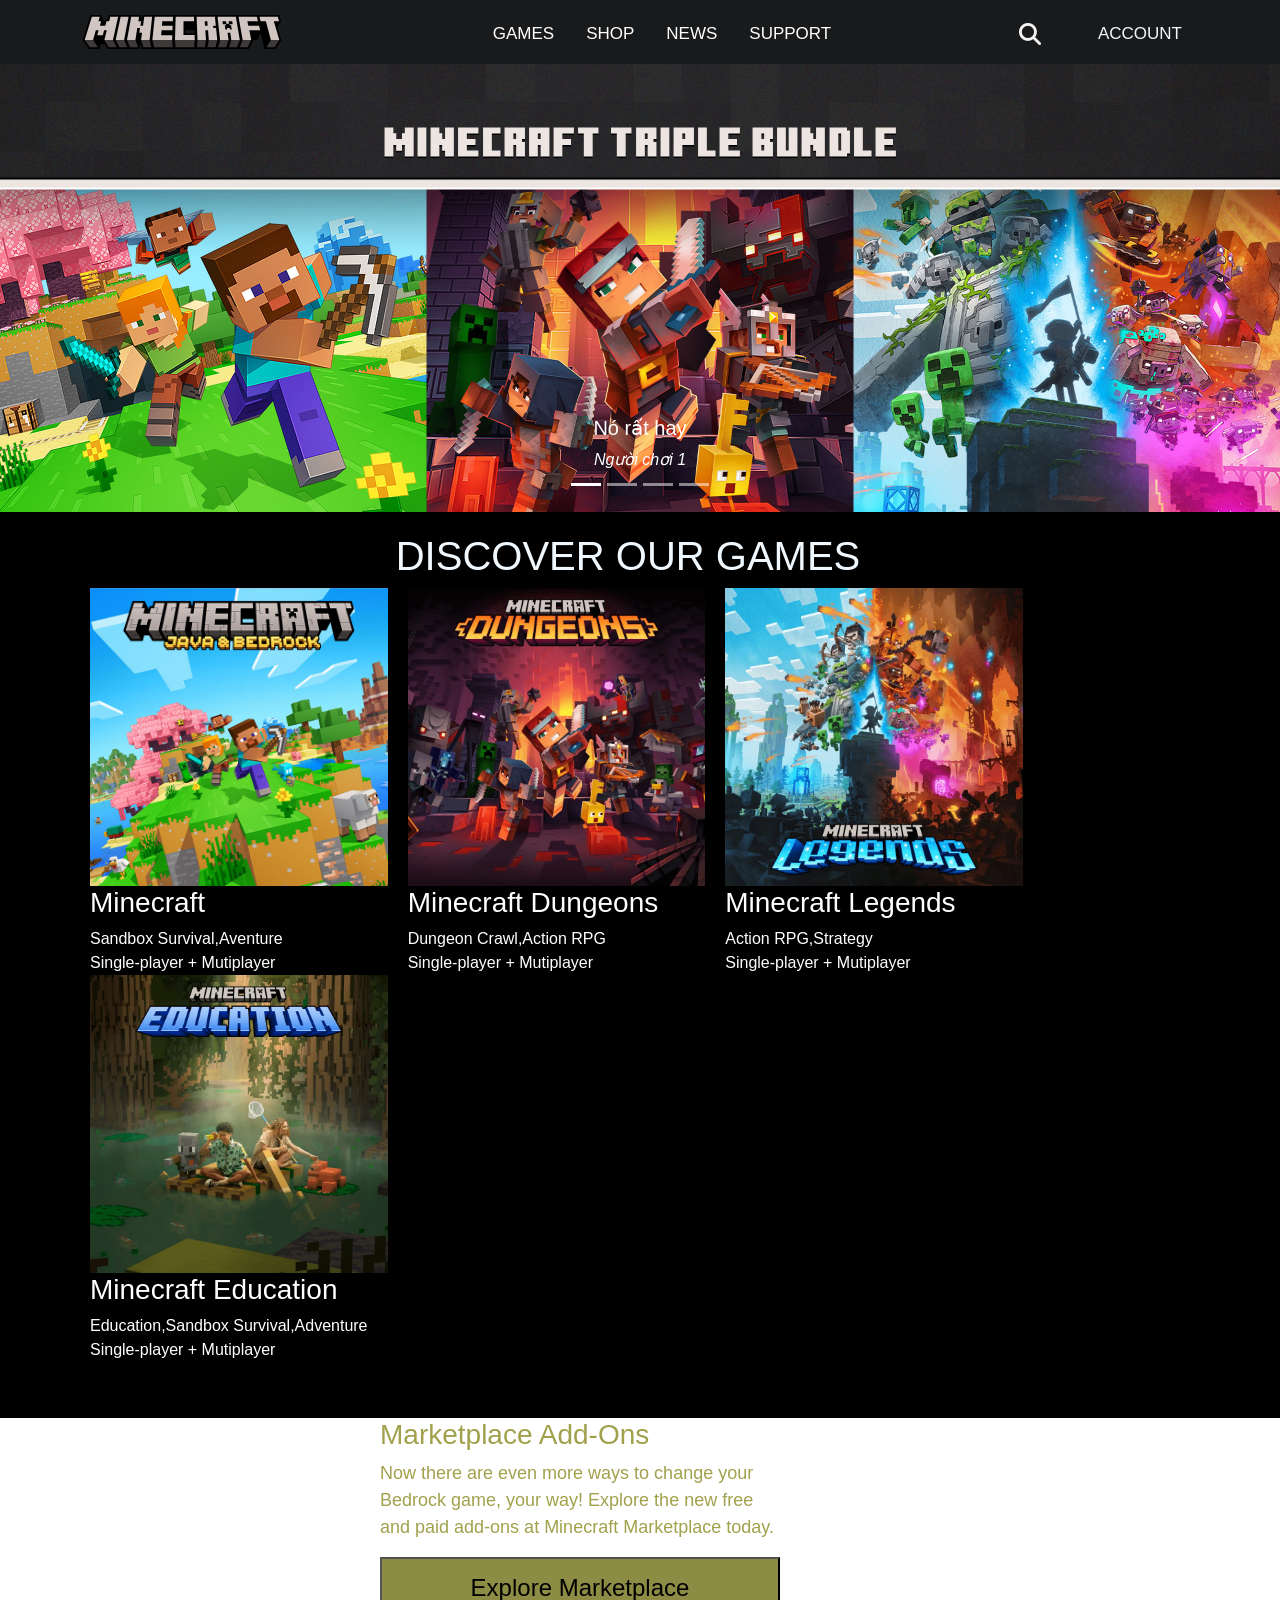
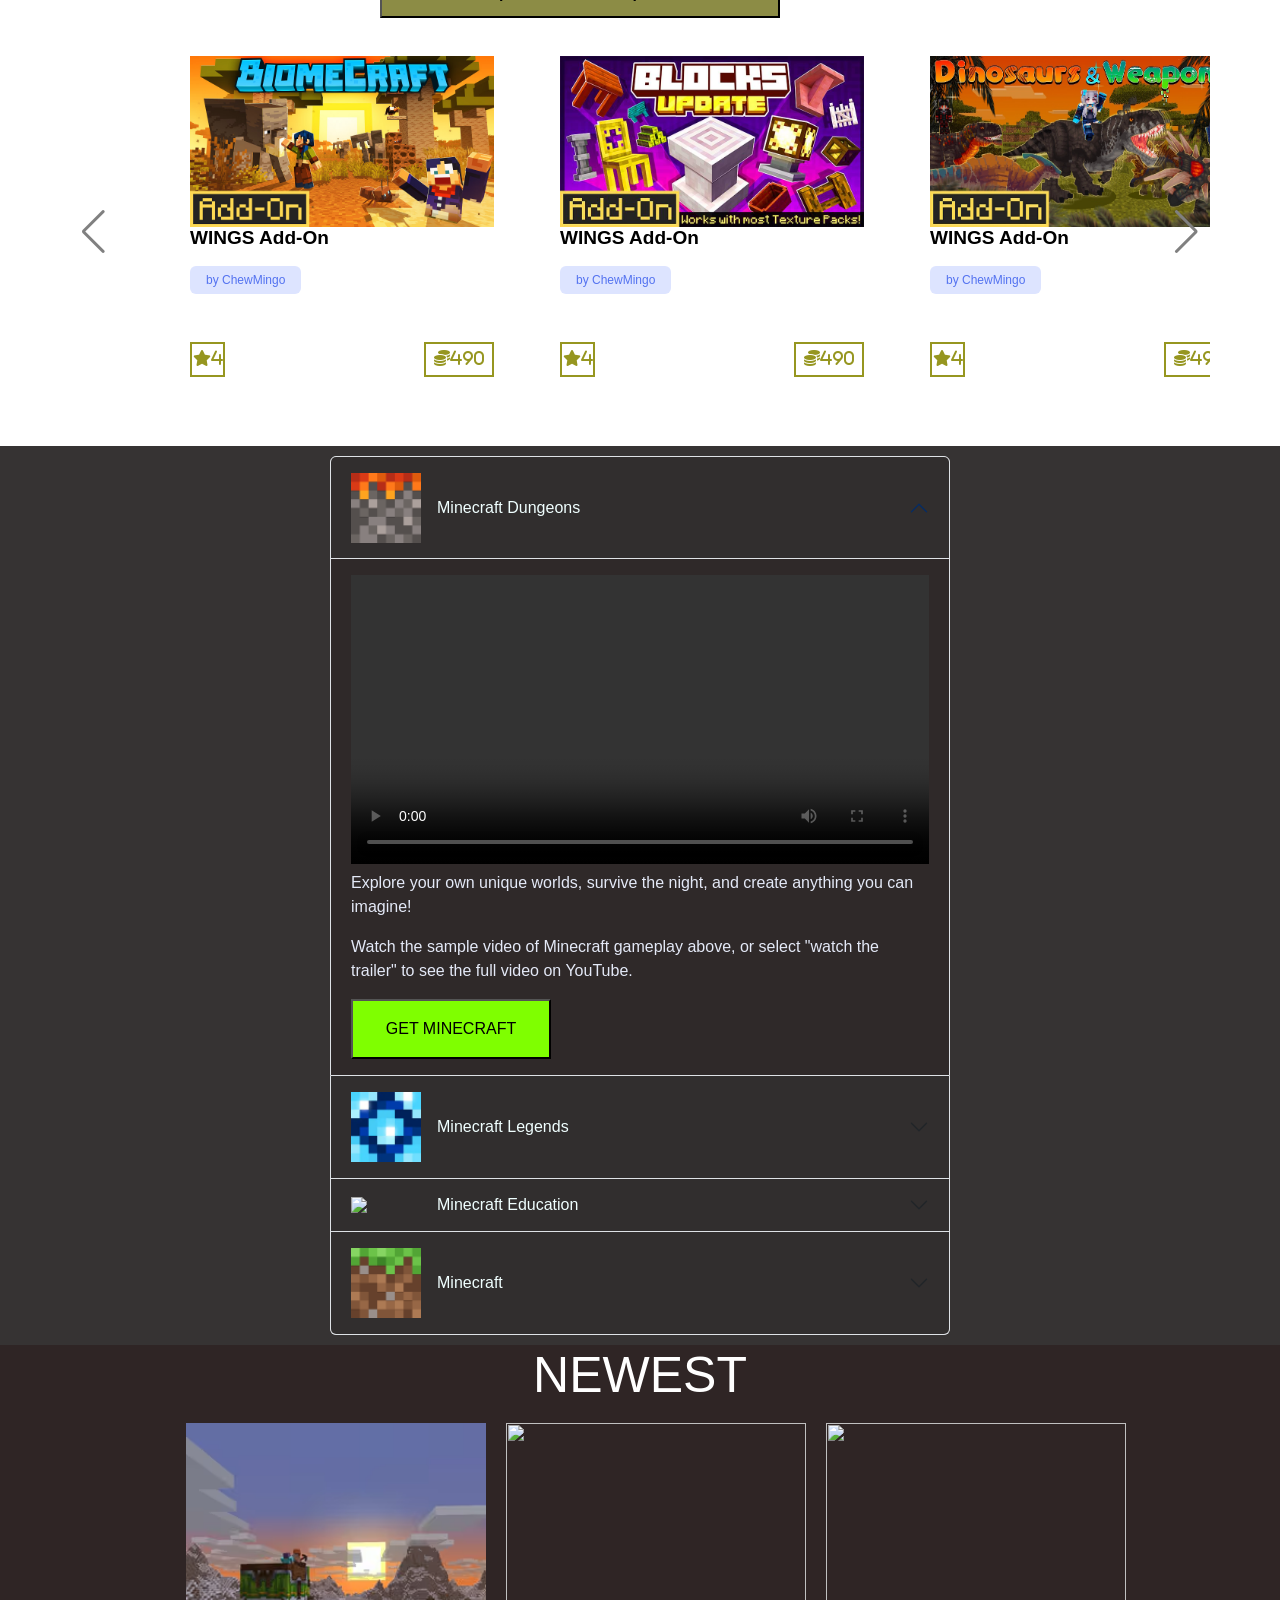
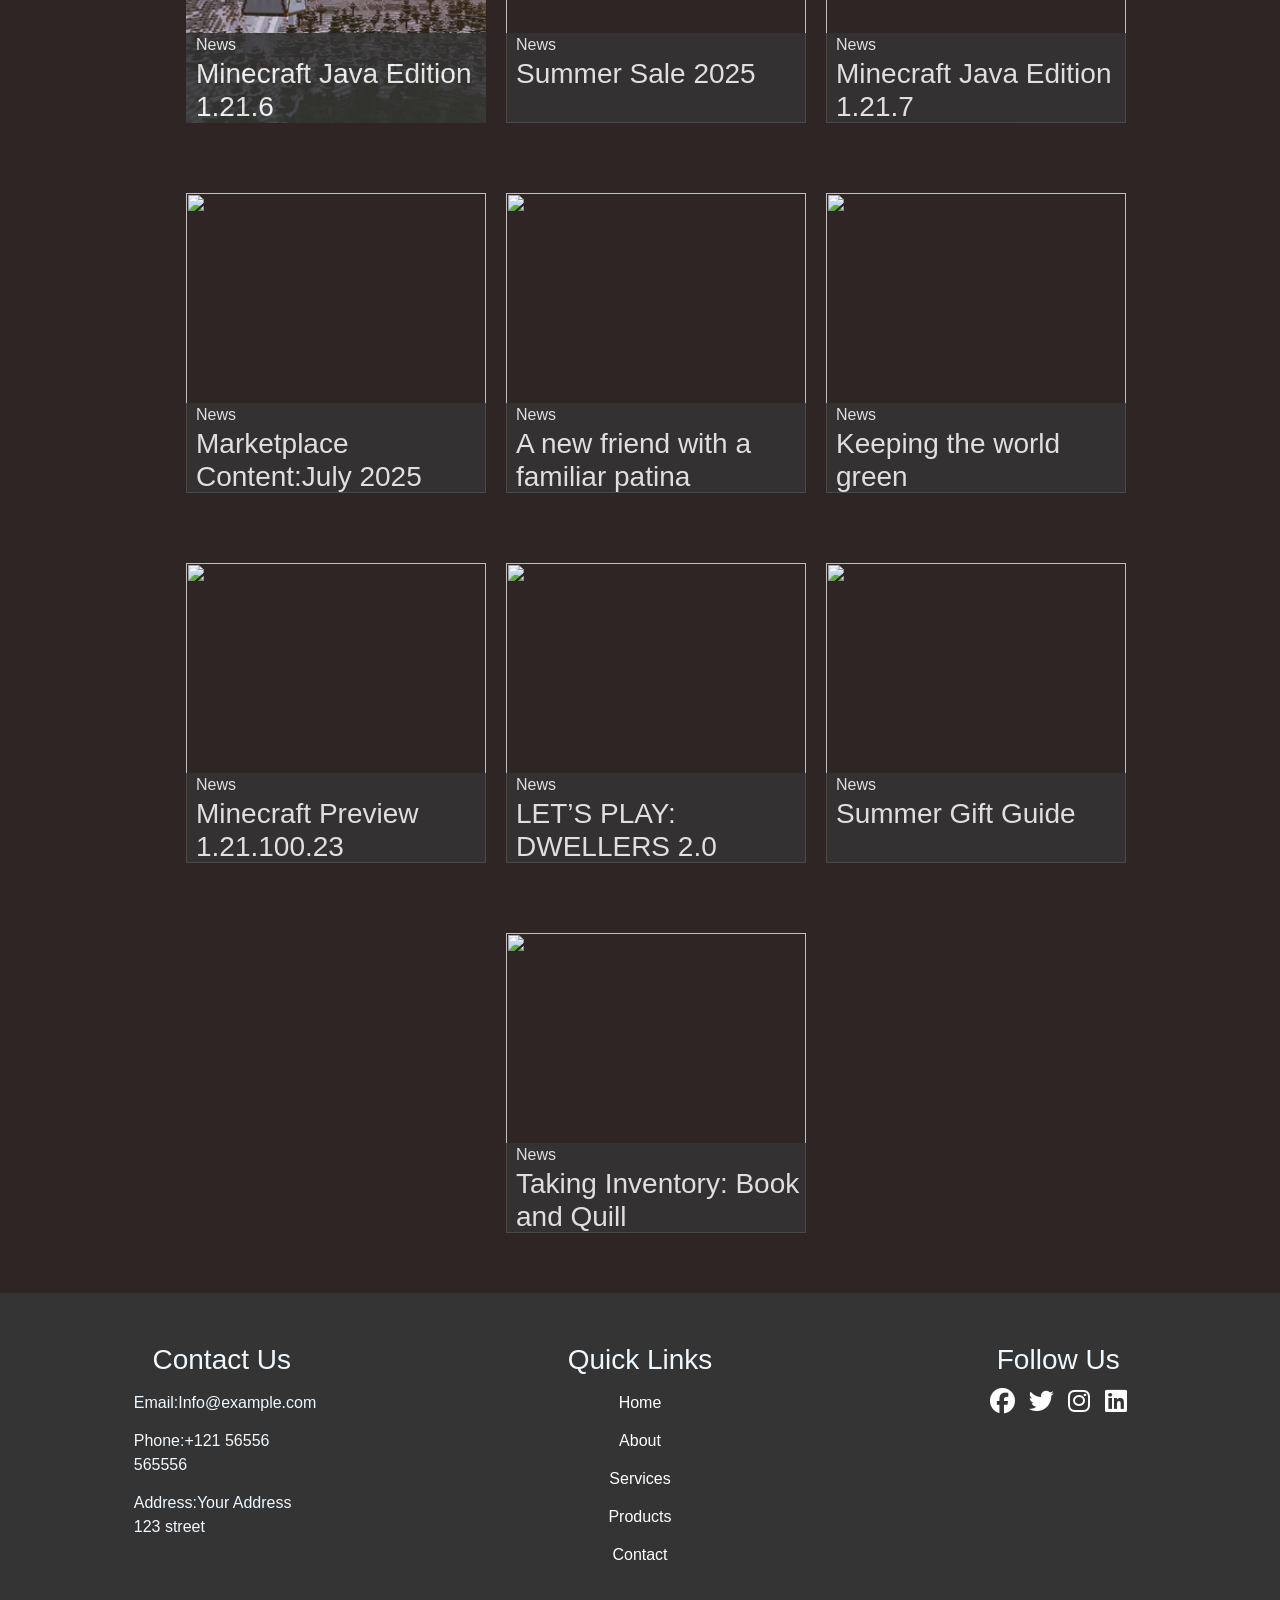
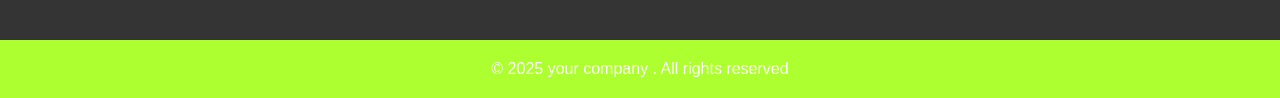
==== index.html @ c0b1c187 "init project" ====
<!DOCTYPE html>
<html lang="en">

<head>
    <meta charset="UTF-8" />
    <meta name="viewport" content="width=device-width, initial-scale=1.0" />
    <link rel="stylesheet" href="./css/style.css" />
    <link rel="stylesheet" href="https://cdnjs.cloudflare.com/ajax/libs/font-awesome/6.6.0/css/all.min.css"
        integrity="sha512-Kc323vGBEqzTmouAECnVceyQqyqdsSiqLQISBL29aUW4U/M7pSPA/gEUZQqv1cwx4OnYxTxve5UMg5GT6L4JJg=="
        crossorigin="anonymous" referrerpolicy="no-referrer" />
    <link href="https://cdn.jsdelivr.net/npm/bootstrap@5.3.6/dist/css/bootstrap.min.css" rel="stylesheet"
        integrity="sha384-4Q6Gf2aSP4eDXB8Miphtr37CMZZQ5oXLH2yaXMJ2w8e2ZtHTl7GptT4jmndRuHDT" crossorigin="anonymous" />

    <title>Document</title>
    <script src="https://cdn.jsdelivr.net/npm/bootstrap@5.3.6/dist/js/bootstrap.bundle.min.js"
        integrity="sha384-j1CDi7MgGQ12Z7Qab0qlWQ/Qqz24Gc6BM0thvEMVjHnfYGF0rmFCozFSxQBxwHKO"
        crossorigin="anonymous"></script>

    <!-- link swiperJS css -->
    <link rel="stylesheet" href="https://cdn.jsdelivr.net/npm/swiper@11/swiper-bundle.min.css">
</head>

<body>
    <header>

        <nav>

            <div class="container">
                <div class="row">

                    <div class="nav-bar">
                        <i class="fa-solid fa-bars sidebarOpen"></i>
                        <span class="logo1"><a href="#"><img src="./img/Global-Header_MCCB-Logo_300x51.svg"
                                    alt=""></a></span>
                        <div class="menu">
                            <div class="logo-toggle">
                                <span class="logo2"><a href="#"><img src="./img/Global-Header_MCCB-Logo_300x51.svg"
                                            alt=""></a>
                                </span>
                                <i class="fa-solid fa-x sidebarClose"></i>

                            </div>
                            <ul class="nav-links">
                                <li><a href="#storemc"><button>GAMES</button></a>
                                </li>
                                <li><a href="./shop.html"><button>SHOP</button></a></li>
                                <li><a href="./news.html"><button>NEWS</button></a></li>
                                <li> <a href="./support.html"><button>SUPPORT</button></a>
                                </li>
                                <li> <button class="account1"> <a href="./account.html"
                                            style="text-decoration: none; color: aliceblue;">ACCOUNT</a></button></li>
                                <li> <input class="search-drop" type="text" placeholder="Search........."></li>


                            </ul>
                        </div>
                        <div class="searchBox">
                            <div class="searchToggle">

                                <i id="search" class="fa-solid fa-magnifying-glass"></i>


                                <i id="cancel" class="fa-solid fa-x"></i>

                            </div>
                            <div>
                                <ul class="nav-links">
                                    <li> <button class="account2"><a href="./account.html"
                                                style="text-decoration: none; color: aliceblue;">ACCOUNT</a></button>
                                    </li>

                                </ul>
                            </div>
                            <div class="search-field">
                                <input class="search-item" type="text" placeholder="Search........."
                                    style="padding-left: 10px;">
                            </div>



                        </div>




                    </div>
                </div>
            </div>


        </nav>

        <script src="./js/script.js"></script>
    </header>
    <Section class="carousel-slide">
        <div id="carouselExampleCaptions" class="carousel slide" data-bs-ride="carousel">
            <div class="carousel-indicators">
                <button type="button" data-bs-target="#carouselExampleCaptions" data-bs-slide-to="0" class="active"
                    aria-current="true" aria-label="Slide 1"></button>
                <button type="button" data-bs-target="#carouselExampleCaptions" data-bs-slide-to="1"
                    aria-label="Slide 2"></button>
                <button type="button" data-bs-target="#carouselExampleCaptions" data-bs-slide-to="2"
                    aria-label="Slide 3"></button>
                <button type="button" data-bs-target="#carouselExampleCaptions" data-bs-slide-to="3"
                    aria-label="Slide 4"></button>
            </div>
            <div class="carousel-inner mt-3 ">
                <div class="carousel-item active">
                    <img src="./img/Minecraft_TripleBundle_NetHomepage_2560x932.jpg" class="d-block w-100 " alt="...">
                    <div class="carousel-caption d-none d-md-block">
                        <h5>Nó rất hay</h5>


                        <em>Người chơi 1</em>
                    </div>
                </div>
                <div class="carousel-item">
                    <img src="./img/MCV_SummerDrop_Hero_DotNet_Homepage_2560x932.jpg" class="d-block  w-100" alt="...">
                    <div class="carousel-caption d-none d-md-block">
                        <h5>Bản mod thật thú vị </h5>


                        <em>Người chơi 2</em>

                    </div>
                </div>
                <div class="carousel-item">
                    <img src="./img/Minecraft_HTTYD_Net_Homepage_2560x932.jpg" class="d-block  w-100 " alt="...">
                    <div class="carousel-caption d-none d-md-block">
                        <h5>Thật vui khi có bạn bè chơi cùng</h5>


                        <em>Người chơi 3</em>

                    </div>
                </div>
                <div class="carousel-item">
                    <img src="./img/LBE_2560x932_v3 (1).webp" class="d-block   w-100" alt="...">
                    <div class="carousel-caption d-none d-md-block">
                        <h5> Quá nhiều lựa chọn tôi nên chơi phiên bản nào đây </h5>
                        <em> Người chơi 3</em>
                    </div>
                </div>
            </div>
    </section>


    <section class="store-mc" id="storemc" style="background-color: black;">

        <div class="container">
            <div class="row ">
                <h1 style="color: aliceblue;">DISCOVER OUR GAMES</h1>
                <ul style="list-style: none;" class="list-game">
                    <li>
                        <a href="./html/minecraftvanilla.html">
                            <button class="menu-list">
                                <img src="./img/Homepage_Discover-our-games_MC-Vanilla-KeyArt_864x864.jpg" alt=""
                                    class="steve" />
                                <h3 class="name">Minecraft</h3>
                                <p class="mode">Sandbox Survival,Aventure</p>
                                <p class="mode">Single-player + Mutiplayer</p>
                            </button>
                        </a>
                    </li>
                    <li>
                        <a href="./html/minecraftdungoen.html">
                            <button class="menu-list">
                                <img src="./img/Homepage_Discover-our-games_MC-Dungeons-KeyArt_864x864.webp" alt=""
                                    class="steve" />
                                <h3 class="name">Minecraft Dungeons</h3>
                                <p class="mode">Dungeon Crawl,Action RPG</p>
                                <p class="mode">Single-player + Mutiplayer</p>
                            </button>
                        </a>



                    </li>
                    <li>
                        <a href="./html/legend.html">
                            <button class="menu-list">
                                <img src="./img/Homepage_Discover-our-games_MC-Legends-KeyArt_864x864.webp" alt=""
                                    class="steve" />
                                <h3 class="name">Minecraft Legends</h3>
                                <p class="mode">Action RPG,Strategy</p>
                                <p class="mode">Single-player + Mutiplayer</p>
                            </button>
                        </a>



                    </li>
                    <li>
                        <a href="https://education.minecraft.net/en-us">
                            <button class="menu-list">
                                <img src="./img/Homepage_Discover-our-games_MC-Education-KeyArt_864x864.avif" alt=""
                                    class="steve" />
                                <h3 class="name">Minecraft Education</h3>
                                <p class="mode">Education,Sandbox Survival,Adventure</p>
                                <p class="mode">Single-player + Mutiplayer</p>
                            </button>
                        </a>



                    </li>
                </ul>

            </div>
        </div>

    </section>
    <section class="carousel-menu">
        <div class="store-menu">
            <h3>Marketplace Add-Ons</h3>
            <p>Now there are even more ways to change your Bedrock game, your way! Explore the new free and paid
                add-ons at Minecraft Marketplace today.</p>
            <button class="byymc">
                <h4>Explore Marketplace</h4>
            </button>

        </div>
        <div class="container swiper">
            <div class="row-card">
                <div class="card-wrapper">
                    <ul class="card-list  swiper-wrapper">
                        <li class="card-item swiper-slide">
                            <a href="#" class="card-link">
                                <img src="./img/biomecraftaddon10_Thumbnail_0.jpg" alt="Card Image" class="card-image">
                                <h2 class="card-title">WINGS Add-On</h2>
                                <p class="badge">by ChewMingo</p>
                                <div class="starcoin ">
                                    <button class="card-button  " id="star">
                                        <i class="fa-solid fa-star">4</i>
                                    </button>
                                    <button class="card-button " id="coin">
                                        <i class="fa-solid fa-coins">490</i>
                                    </button>
                                </div>

                            </a>
                        </li>
                        <li class="card-item swiper-slide">
                            <a href="#" class="card-link">
                                <img src="./img/BLOCKS_UPDATE_Thumbnail_0.jpg" alt="Card Image" class="card-image">
                                <h2 class="card-title">WINGS Add-On</h2>
                                <p class="badge">by ChewMingo</p>
                                <div class="starcoin ">
                                    <button class="card-button ">
                                        <i class="fa-solid fa-star" id="star">4</i>
                                    </button>
                                    <button class="card-button " id="coin">
                                        <i class="fa-solid fa-coins">490</i>
                                    </button>
                                </div>

                            </a>
                        </li>
                        <li class="card-item swiper-slide">
                            <a href="#" class="card-link">
                                <img src="./img/DinosaursAndWeapons_Thumbnails_0.jpg" alt="Card Image"
                                    class="card-image">
                                <h2 class="card-title">WINGS Add-On</h2>
                                <p class="badge">by ChewMingo</p>
                                <div class="starcoin ">
                                    <button class="card-button ">
                                        <i class="fa-solid fa-star" id="star">4</i>
                                    </button>
                                    <button class="card-button " id="coin">
                                        <i class="fa-solid fa-coins">490</i>
                                    </button>
                                </div>

                            </a>
                        </li>
                        <li class="card-item swiper-slide">
                            <a href="#" class="card-link">
                                <img src="./img/vibrant_memories_Thumbnail_0.jpg" alt="Card Image" class="card-image">
                                <h2 class="card-title">WINGS Add-On</h2>
                                <p class="badge">by ChewMingo</p>
                                <div class="starcoin ">
                                    <button class="card-button ">
                                        <i class="fa-solid fa-star" id="star">4</i>
                                    </button>
                                    <button class="card-button " id="coin">
                                        <i class="fa-solid fa-coins">490</i>
                                    </button>
                                </div>

                            </a>
                        </li>
                    </ul>
                    <div style="color: gray;" id="button-prev" class="swiper-slide-button swiper-button-prev"></div>
                    <div style="color: gray;" id="button-prev" class="swiper-slide-button swiper-button-next"></div>

                </div>

            </div>
        </div>





        <!-- link swiperjs script -->
        <script src="https://cdn.jsdelivr.net/npm/swiper@11/swiper-bundle.min.js"></script>
        <!-- linking custom script -->
        <script src="./js/carousel.js"></script>

    </section>
    <section class="container-menugame">
        <div class=" row-version">
            <ul class=" version-menu">
                <li class="version-links">
                    <button class="button-one">
                        <div class=" namegame">
                            <img src="./img/Homepage_Gameplay-Trailer_MC-Dungeons-logo_300x300.png" alt="">
                            <p>
                                Minecraft Dungeons
                            </p>

                        </div>

                    </button>
                    <div class="videogame">
                        <video autoplay controls src="./img/Homepage_Gameplay-Trailer_MC-Dungeons_1080x720.webm">
                        </video>
                        <div class="title-list">
                            <div class="word">
                                <p>Explore your own unique worlds, survive the night, and create anything you can
                                    imagine!
                                </p>
                                <p>Watch the sample video of Minecraft gameplay above, or select "watch the trailer" to
                                    see
                                    the full video on YouTube.</p>
                            </div>

                            <div class="button-byy">
                                <button class="getmc">
                                    <span class="links-byy">GET MINECRAFT</span>
                                </button>
                            </div>

                        </div>


                    </div>
                </li>
                <li class="version-links">
                    <button class="button-two">
                        <div class=" namegame">
                            <img src="./img/Homepage_Gameplay-Trailer_MC-Legends-logo_300x300.webp" alt="">
                            <p>
                                Minecraft Legends
                            </p>
                        </div>


                    </button>
                    <div class="videogame2">
                        <video autoplay controls
                            src="https://www.minecraft.net/content/dam/minecraftnet/games/badger/videos/Homepage_Gameplay-Trailer_MC-Legends_1080x720.webm">
                        </video>

                        <div class="title-list">
                            <div class="word">
                                <p>Explore your own unique worlds, survive the night, and create anything you can
                                    imagine!
                                </p>
                                <p>Watch the sample video of Minecraft gameplay above, or select "watch the trailer" to
                                    see
                                    the full video on YouTube.</p>
                            </div>

                            <div class="button-byy">
                                <button class="getmc">
                                    <span class="links-byy">GET MINECRAFT</span>
                                </button>
                            </div>
                        </div>
                    </div>
                </li>
                <li class="version-links">
                    <button class="button-three">
                        <div class="namegame ">
                            <img src="./img/Homepage_Gameplay-Trailer_MC-Education-logo_300x300.avif" alt="">
                            <p>
                                Minecraft Education
                            </p>
                        </div>

                    </button>
                    <div class="videogame3">
                        <video autoplay controls
                            src="https://www.minecraft.net/content/dam/minecraftnet/games/minecraft/videos/Homepage_Gameplay-Trailer_MC-EDU_1080x720.webm"></video>

                        <div class="title-list">
                            <div class="word">
                                <p>Explore your own unique worlds, survive the night, and create anything you can
                                    imagine!
                                </p>
                                <p>Watch the sample video of Minecraft gameplay above, or select "watch the trailer" to
                                    see
                                    the full video on YouTube.</p>
                            </div>


                            <div class="button-byy">
                                <button class="getmc">
                                    <span class="links-byy">GET MINECRAFT</span>
                                </button>
                            </div>
                        </div>
                    </div>
                </li>
                <li class="version-links">

                    <button class="button-four">
                        <div class=" namegame">
                            <img src="./img/Homepage_Gameplay-Trailer_MC-OV-logo_300x300.png" alt="">
                            <p>
                                Minecraft
                            </p>
                        </div>

                    </button>
                    <div class="videogame4">
                        <video autoplay controls
                            src="https://www.minecraft.net/content/dam/minecraftnet/games/minecraft/videos/Homepage_Gameplay-Trailer_MC-OV_1080x720.webm"></video>

                        <div class="title-list">
                            <div class="word">
                                <p>Explore your own unique worlds, survive the night, and create anything you can
                                    imagine!
                                </p>
                                <p>Watch the sample video of Minecraft gameplay above, or select "watch the trailer" to
                                    see
                                    the full video on YouTube.</p>
                            </div>

                            <div class="button-byy">
                                <button class="getmc">
                                    <span class="links-byy">GET MINECRAFT</span>
                                </button>
                            </div>
                        </div>
                    </div>
                </li>
            </ul>






        </div>
        <script src="./js/gameplay.js"></script>

        <div class="accordion" id="accordionExample">
            <div class="accordion-item">
                <h2 class="accordion-header" id="headingOne">
                    <button style="background-color:rgb(49, 46, 46);" class="accordion-button " type="button"
                        data-bs-toggle="collapse" data-bs-target="#collapseOne" aria-expanded="true"
                        aria-controls="collapseOne">
                        <img src="./img/Homepage_Gameplay-Trailer_MC-Dungeons-logo_300x300.png" alt="">
                        <p style="color: azure;">
                            Minecraft Dungeons
                        </p>
                    </button>
                </h2>
                <div id="collapseOne" class="accordion-collapse collapse show" aria-labelledby="headingOne"
                    data-bs-parent="#accordionExample">
                    <div class="accordion-body" style="background-color: rgb(47, 41, 41);">
                        <div class="word">
                            <video autoplay controls
                                src="./img/Homepage_Gameplay-Trailer_MC-Dungeons_1080x720.webm"></video>
                            <p>Explore your own unique worlds, survive the night, and create anything you can
                                imagine!
                            </p>
                            <p>Watch the sample video of Minecraft gameplay above, or select "watch the trailer" to
                                see
                                the full video on YouTube.</p>
                            <div class="button-byy">
                                <button class="getmc">
                                    <span class="links-byy">GET MINECRAFT</span>
                                </button>
                            </div>
                        </div>


                    </div>
                </div>
            </div>
            <div class="accordion-item">
                <h2 class="accordion-header" id="headingTwo">
                    <button style="background-color:rgb(49, 46, 46);" class="accordion-button collapsed" type="button"
                        data-bs-toggle="collapse" data-bs-target="#collapseTwo" aria-expanded="false"
                        aria-controls="collapseTwo">
                        <img src="./img/Homepage_Gameplay-Trailer_MC-Legends-logo_300x300.webp" alt="">
                        <p style="color: azure;">
                            Minecraft Legends
                        </p>
                    </button>
                </h2>
                <div id="collapseTwo" class="accordion-collapse collapse" aria-labelledby="headingTwo"
                    data-bs-parent="#accordionExample">
                    <div class="accordion-body" style="background-color: rgb(47, 41, 41);">
                        <div class="word">
                            <video autoplay controls
                                src="./img/Homepage_Gameplay-Trailer_MC-Dungeons_1080x720.webm"></video>
                            <p>Explore your own unique worlds, survive the night, and create anything you can
                                imagine!
                            </p>
                            <p>Watch the sample video of Minecraft gameplay above, or select "watch the trailer" to
                                see
                                the full video on YouTube.</p>
                            <div class="button-byy">
                                <button class="getmc">
                                    <span class="links-byy">GET MINECRAFT</span>
                                </button>
                            </div>
                        </div>
                    </div>
                </div>
            </div>
            <div class="accordion-item">
                <h2 class="accordion-header" id="headingThree">
                    <button style="background-color:rgb(49, 46, 46);" class="accordion-button collapsed" type="button"
                        data-bs-toggle="collapse" data-bs-target="#collapseThree" aria-expanded="false"
                        aria-controls="collapseThree">
                        <img src="/homework/project/img/Homepage_Gameplay-Trailer_MC-Education-logo_300x300.avif alt="">
                        <p style=" color: azure;">
                        Minecraft Education
                        </p>
                    </button>
                </h2>
                <div id="collapseThree" class="accordion-collapse collapse" aria-labelledby="headingThree"
                    data-bs-parent="#accordionExample">
                    <div class="accordion-body" style="background-color: rgb(47, 41, 41);">
                        <div class="word">
                            <video autoplay controls
                                src="./img/Homepage_Gameplay-Trailer_MC-Dungeons_1080x720.webm"></video>
                            <p>Explore your own unique worlds, survive the night, and create anything you can
                                imagine!
                            </p>
                            <p>Watch the sample video of Minecraft gameplay above, or select "watch the trailer" to
                                see
                                the full video on YouTube.</p>
                            <div class="button-byy">
                                <button class="getmc">
                                    <span class="links-byy">GET MINECRAFT</span>
                                </button>
                            </div>
                        </div>
                    </div>
                </div>
            </div>
            <div class="accordion-item">
                <h2 class="accordion-header" id="headingFour">
                    <button style="background-color:rgb(49, 46, 46);" class="accordion-button collapsed" type="button"
                        data-bs-toggle="collapse" data-bs-target="#collapseFour" aria-expanded="false"
                        aria-controls="collapseFour">
                        <img src="./img/Homepage_Gameplay-Trailer_MC-OV-logo_300x300.png" alt="">
                        <p style="color: azure;">
                            Minecraft
                        </p>
                    </button>
                </h2>
                <div id="collapseFour" class="accordion-collapse collapse" aria-labelledby="headingFour"
                    data-bs-parent="#accordionExample">
                    <div class="accordion-body" style="background-color: rgb(47, 41, 41);">
                        <div class="word">
                            <video autoplay controls
                                src="./img/Homepage_Gameplay-Trailer_MC-Dungeons_1080x720.webm"></video>
                            <p>Explore your own unique worlds, survive the night, and create anything you can
                                imagine!
                            </p>
                            <p>Watch the sample video of Minecraft gameplay above, or select "watch the trailer" to
                                see
                                the full video on YouTube.</p>
                            <div class="button-byy">
                                <button class="getmc">
                                    <span class="links-byy">GET MINECRAFT</span>
                                </button>
                            </div>
                        </div>
                    </div>
                </div>
            </div>
        </div>
    </section>
    <section class="container-menu">
        <h2>NEWEST</h2>
        <div class="row-pc">
            <ul class="pic-list">
                <li class="pic-game">
                    <a class="links-menu" href="#">
                        <img src="./img/New folder/1.21.6_277x277.avif" alt="">
                        <div class="menu-pic">
                            <div class="pic-news">News</div>
                            <h3 class="version-mc">Minecraft Java Edition 1.21.6</h3>
                            <p>The Chase the Skies Drop Now Out for Java</p>
                        </div>

                    </a>

                </li>
                <li class="pic-game">
                    <a class="links-menu" href="#">
                        <img src="https://www.minecraft.net/content/dam/minecraftnet/games/minecraft/marketplace/Minecraft_SummerSale_Net_277x277.jpeg"
                            alt="">
                        <div class="menu-pic">
                            <div class="pic-news">News</div>
                            <h3 class="version-mc">Summer Sale 2025</h3>
                            <p>An ode to vacay offers</p>
                        </div>

                    </a>

                </li>
                <li class="pic-game">
                    <a class="links-menu" href="#">
                        <img src="https://www.minecraft.net/content/dam/minecraftnet/games/minecraft/screenshots/Dennis_painting_277x277.jpg"
                            alt="">
                        <div class="menu-pic">
                            <div class="pic-news">News</div>
                            <h3 class="version-mc">Minecraft Java Edition 1.21.7</h3>
                            <p>Minecraft Java 1.21.7 Released</p>
                        </div>

                    </a>

                </li>

                <li class="pic-game">
                    <a class="links-menu" href="#">
                        <img src="https://www.minecraft.net/content/dam/minecraftnet/games/minecraft/marketplace/Marketplace_DotNet_277x277_MPPJULY.jpg"
                            alt="">
                        <div class="menu-pic">
                            <div class="pic-news">News</div>
                            <h3 class="version-mc">Marketplace Content:July 2025</h3>
                            <p>Summer is here with this month’s Marketplace Pass and Realms Plus</p>
                        </div>


                    </a>

                </li>

                <li class="pic-game">
                    <a class="links-menu" href="#">
                        <img src="https://www.minecraft.net/content/dam/minecraftnet/games/minecraft/screenshots/MCV_FA25_July1_01_EditorialExclusive_A_277x277.png"
                            alt="">
                        <div class="menu-pic">
                            <div class="pic-news">News</div>
                            <h3 class="version-mc">A new friend with a familiar patina</h3>
                            <p>Test the copper golem, chest, items, and armor</p>
                        </div>

                    </a>

                </li>
                <li class="pic-game">
                    <a class="links-menu" href="#">
                        <img src="https://www.minecraft.net/content/dam/minecraftnet/games/minecraft/key-art/BaBWGreen277.jpg"
                            alt="">
                        <div class="menu-pic">
                            <div class="pic-news">News</div>
                            <h3 class="version-mc">Keeping the world green</h3>
                            <p>How Mojang contributes to a more sustainable world</p>
                        </div>

                    </a>

                </li>
                <li class="pic-game">
                    <a class="links-menu" href="#">
                        <img src="https://www.minecraft.net/content/dam/minecraftnet/games/minecraft/screenshots/preview_r21u10_4_277x277.jpg"
                            alt="">
                        <div class=" menu-pic">
                            <div class="pic-news">News</div>
                            <h3 class="version-mc">Minecraft Preview 1.21.100.23</h3>
                            <p>A Minecraft: Bedrock Edition Preview</p>
                        </div>

                    </a>

                </li>
                <li class="pic-game">
                    <a class="links-menu" href="#">
                        <img src="https://www.minecraft.net/content/dam/minecraftnet/games/minecraft/marketplace/Dwellers2_Tile277x277.jpg"
                            alt="">
                        <div class=" menu-pic">
                            <div class="pic-news">News</div>
                            <h3 class="version-mc">LET’S PLAY: DWELLERS 2.0</h3>
                            <p>Will this horror add-on be too scary for us? (yes)</p>
                        </div>

                    </a>

                </li>
                <li class="pic-game">
                    <a class="links-menu" href="#">
                        <img src="https://www.minecraft.net/content/dam/minecraftnet/games/minecraft/merch/SummerGiftGuide2025_Tile_277x277.jpg"
                            alt="">
                        <div class=" menu-pic">
                            <div class="pic-news">News</div>
                            <h3 class="version-mc">Summer Gift Guide</h3>
                            <p>Sunny presents for a sunny summer</p>
                        </div>

                    </a>

                </li>
                <li class="pic-game">
                    <a class="links-menu" href="#">
                        <img src="https://www.minecraft.net/content/dam/minecraftnet/games/minecraft/screenshots/bookandquill-1x1.jpg"
                            alt="">
                        <div class=" menu-pic">
                            <div class="pic-news">News</div>
                            <h3 class="version-mc">Taking Inventory: Book and Quill</h3>
                            <p>The pen is mightier than the sword!</p>
                        </div>

                    </a>

                </li>

            </ul>


        </div>

    </section>

    <footer>
        <div class="container-fluid">
            <div class="footer-content">
                <h3 style="color: aliceblue;">Contact Us</h3>
                <p style="color: aliceblue;">Email:Info@example.com</p>
                <p style="color: aliceblue;">Phone:+121 56556 565556</p>
                <p style="color: aliceblue;">Address:Your Address 123 street</p>
            </div>
            <div class="footer-content">
                <h3 style="color: aliceblue;">Quick Links</h3>
                <ul class="list">
                    <li><a class="foot" href="">Home</a></li>
                    <li><a class="foot" href="">About</a></li>
                    <li><a class="foot" href="">Services</a></li>
                    <li><a class="foot" href="">Products</a></li>
                    <li><a class="foot" href="">Contact</a></li>
                </ul>
            </div>
            <div class="footer-content">
                <h3 style="color: aliceblue;">Follow Us</h3>
                <ul class="social-icons">
                    <li><a class="foot" href=""><i class="fab fa-facebook"></i></a></li>
                    <li><a class="foot" href=""><i class="fab fa-twitter"></i></a></li>
                    <li><a class="foot" href=""><i class="fab fa-instagram"></i></a></li>
                    <li><a class="foot" href=""><i class="fab fa-linkedin"></i></a></li>
                </ul>
            </div>
        </div>
        <div class="bottom-bar">
            <p>&copy; 2025 your company . All rights reserved</p>
        </div>
    </footer>
</body>

</html>
---- css/style.css ----
*{
    margin: 0;
    padding: 0;
    box-sizing: border-box;
   
 
}

/* carousel*/
.drop-menu{
    
    background: black;
    width: 280px;
    top: 65px;
    line-height: 45px;
    position: absolute;
    opacity: 0;
    visibility: hidden;
    left: 0px;
    width: 100%;
}
.d-block{
    height: auto;
    width: 50%;

}


.carousel-slide{
    background-color: black;
    z-index: 0;
    /* position: relative; */
    top:24px;
    width: 100%;
    height: auto;
     /* margin-bottom: 80px; */
}
.steve{
    height: auto;
    width: 297.636px;
    
    z-index: -1;
    
}



.store-mc .container .row {
   width: 100%;
   
}
.store-mc .container{
    display: flex;
   
    margin: 0 30px 0 30px;
    
    
}
.store-mc {
    padding: 20px 20px 40px 20px ;
    display: flex;
  justify-content:center;
    
    
   
  
}
.carousel-inner {
    position: absolute;
    width: 10%;
}

.div-item {
    position: absolute; 
    overflow:hidden;
}


    
 a{
    
    font-family: "Roboto", sans-serif;
}



.price{
   
 position: absolute;
 top: 200px;
}
.item{
    list-style: none;
   position: relative;
   
}
.price-name{
    position: absolute;
    top: 220px;
    list-style: none;
}
h1{
    text-align: center;
}
.store{
    top: 560px;
}

section img{
    width: 100%;
    height: auto;
    justify-self: center;
    
}
 .list-game li{
    margin-left: 20px;
 }
.container .row  .list-game{
    display: flex;
    flex-wrap: wrap;
    padding: 0px;
   
    
    /* margin: 0px 20px 0 20px; */

}
.product-name{
    background-color: grey;
    width: 200px;
    position: absolute;
    left: 0px;
}
.menu-list{
    background-color: #000000;
    text-align: left;
}
.name{
    text-align: left;
}

 .name ,
 .mode{
    color: #fff;
}
.mode{
    margin: 0px;
}

.menu-list{
    outline: none;
    border: none;
    box-shadow: none;
}
/* footer */
footer{
        background: #343434;
        padding-top: 50px;
         
        top: 500px;
    }
    .container-fluid{
        width: 1140px;
        margin: auto;
        display: flex;
        justify-content: center;
    }
    .footer-content{
        width: 33.3%;
    }
    h3{
        font-size: 28px;
        margin-bottom: 15px;
        text-align: center;
        color: #fff;
    }
    .footer-content p{
        width:190px;
        margin: auto;
        padding: 7px;
    }
    .footer-content ul{
        text-align: center;
    }
    .list{
        padding: 0;
        
    }
    .list li{
        width: auto;
        text-align: center;
        list-style-type:none;
        padding: 7px;
        position: relative;
    }
    .list li::before{
        content: '';
        position: absolute;
        transform: translate(-50%,-50%);
        left: 50%;
        top: 100%;
        width: 0;
        height: 2px;
        background: greenyellow;
        transition-duration: .5s;
    }
    .list li:hover::before{
        width: 70px;
    }
    .social-icons{
        text-align: center;
        padding: 0;
    }
    .social-icons li{
        display: inline-block;
        text-align: center;
        padding: 5px;
    }
    .social-icons i{
        color: white;
        font-size: 25px;
    }
    .list a{
        text-decoration: none;
        color: white;
    }
    .foot:hover{
        color: greenyellow;
    }
    .social-icons i:hover{
        color: greenyellow;
    }
    .bottom-bar{
        background: greenyellow;
        text-align: center;
        padding: 10px 0;
        margin-top: 50px;
    }
    .bottom-bar p{
        color: white;
        margin: 0;
        font-size: 16px;
        padding: 7px;
    }
    .list li a{
        color: white;
    }
/* carouselmenu */
@import url('https://fonts.googleapis.com/css2?family=Inter:ital,opsz,wght@0,14..32,100..900;1,14..32,100..900&display=swap');
*{
    box-sizing: border-box;
    padding: 0;
    margin: 0;
    font-family: "Inter", sans-serif;
}

.carousel-menu .container{
    display: flex;
    justify-content: space-between;
    margin: 0px 10px 0px 10px;
    
}
.carousel-menu{
    display: flex;
    align-items: center;
    justify-content: center;
    min-height: 500px;
    flex-wrap: wrap;
    width: 100%;
    background: linear-gradient(rgb(48, 46, 46));
    
}
.card-wrapper{
    max-width: 1100px;
    width: 100%;
    margin: 0 60px 10px;
    padding: 20px 10px;
    overflow: hidden;
 height: auto;
   
    

}
.card-list .card-item{
    list-style: none;
    
    
    
}
.card-list .card-item .card-link{
    user-select: none;
    display: block;
    background: #fff;
    padding: 18px ;
    text-decoration: none;

}
.card-list .card-item .card-link:hover {
    border-color: #fff;
}
.card-list .card-link .card-image{
    width: 100%;
    aspect-ratio:16 / 9 ;
    object-fit: cover;

}
.card-list .card-link .badge{
    color:#5372F0;
    background:#dde4ff ;
    margin: 16px 0 18px;
    padding: 8px 16px;
    font-weight: 500;
    width: fit-content;



}
.card-list .card-link .card-title{
    font-size:1.19rem;
    color:#000;
    font-weight: 600;

}
.card-list .card-link .card-button{
    height:35px ;
    width: 35px ;
    margin: 30px 0 5px;
    border: 2px solid ;
    color: rgb(150, 150, 32);
    background: none;
    cursor: pointer;
    
}

.card-link .starcoin{
    display: flex;
    justify-content: space-between;
}

#coin{
    width: 70px;
    justify-self: end;
    
    
}
.card-wrapper .swiper-slide-button {
    color: #fff;
    

}


.store-menu{
  
    margin: 0 0 0 80px ;
    color: rgb(161, 161, 77);
    font-weight: 500;
    font-size: large;
    width: 600px;
    display: flex;
    flex-wrap: wrap;
}
.store-menu h3{
    text-align: start;
}
.store-menu .byymc{
    width: 400px;
    max-width: 100%;
    background-color: rgb(140, 140, 69);
}

.store-menu .byymc :hover{
 background-color: rgb(201, 201, 45);
}
.byymc h4{
    padding:15px 80px 5px 80px ;
}
.store-menu p{
    margin-right: 200px;
    width: 100%;


}
@media (max-width:730px){
    .store-menu .byymc{
        width: 270px;
    }
    .store-menu{
        margin-left: 200px;
    }
    .store-menu p{
    margin-right: 200px;
    width: 100%;
   



}
    
}
/* navbar */

@import url('https://fonts.googleapis.com/css2?family=Inter:ital,opsz,wght@0,14..32,100..900;1,14..32,100..900&family=Poppins:ital,wght@0,100;0,200;0,300;0,400;0,500;0,600;0,700;0,800;0,900;1,100;1,200;1,300;1,400;1,500;1,600;1,700;1,800;1,900&display=swap');
*{
     font-family: "Inter", sans-serif;
     margin: 0;
     padding: 0;
     box-sizing: border-box;
}
:root{
    --body-color:#e4e9f7;
    --nav-color:#191a1b;
    --side-nav:#010718;
    --search-bar:#fff;
    --text-color:#f2f2f2;
    --search-text:#010718;



}
header{
    height: 30px;
    background-color: var(--search-text);
    
   
    
   
}


nav{
    position: fixed;
    top: 0 ;
    left: 0;
    height: auto;
    width: 100%;
    max-width:100% ;
    background-color: var(--nav-color);
    z-index: 999;
    display: flex;
      
    
}
.row .nav-bar{
    position: relative;
    height: auto;
    max-width: 100%;
   
    background-color: var(--nav-color);
    margin: 0 auto;
    
    display: flex;
    align-items: center;
    justify-content:space-between ;
   
    
    
}


.logo1 a img {
    z-index: 1;
    height: auto;
    width: 100%;
}

.logo2{
    display: none;
}
.nav-links{
    position: relative;
    top: 10px;
}
.nav-bar .nav-links{
    display:flex ;
    align-items: center;

}
.nav-bar .nav-links button {
   
    margin: 0 5px;
    justify-content: space-evenly;

}
.nav-links button {
    position: relative;
    font-size: 17px;
    font-weight:400 ;
    text-decoration: none;
    color: #fff;
    padding: 10px;
    background-color:var(--nav-color) ;
    border:  0.1px solid var(--nav-color);

}

.nav-links button:hover {

    border: 0.1px solid #fff;
    cursor: pointer;
     
    
}
.nav-links li {
     list-style: none;
     

}

.searchBox 
{
    display: flex;
    position: relative;
    
}

.searchBox .search-field{
    position: absolute;
    bottom: -75px;
    right: 148px;
    width: 300px;
    display: flex;
    align-items: center;
    background-color: var(--nav-color);
    padding: 3px;
    border-radius: 6px;
    pointer-events: none;
    transition: all 0.3s ease;
    opacity: 0;
   
}
.searchToggle.active ~ .search-field{
    bottom: -80px;
    opacity: 1;
    pointer-events: auto;
}
.menu .logo-toggle{
    display: none;
}
.search-field::before{
    content: '';
    position: absolute;
    height: 12px;
    width: 12px;
    top: -4px;
    right: 14px;
    background-color: var(--nav-color);
    transform: rotate(-45deg) ;
    z-index: -1;
}
.search-field input{
    height: 50px;
    width: 100%;
    padding: 0 45px 0 45px;
    outline: none;
    border: none;
    border-radius: 4px;
    font-size: 14px;
    font-weight:400 ;
   

}



.searchToggle{
    display: flex;
    align-items: center; 
    width: 40px;
    height: 40px;
    justify-content: center;
   
    
}
.searchToggle i{
    position: absolute;
    color: var(--text-color);
    font-size: 22px;
    cursor: pointer;
    transition: all 0.3s ease;
    transform: translateY(14px);
}
.searchToggle #cancel{
    opacity: 0;
    pointer-events: none;
}
.searchToggle.active #cancel{
    opacity: 1;
    pointer-events: auto;
}
.searchToggle.active #search{
    opacity: 0;
    pointer-events: none;
}
.account1{
    visibility: hidden;
    display: none;
}
nav .nav-bar .sidebarOpen{
        color: var(--text-color);
        font-size: 25px;
        padding: 5px;
        cursor: pointer;
        display: none;

    }

.sidebarClose{
    display: none;
    color: var(--text-color);
        position: absolute;
        top: 23px;
        left: 270px;
        cursor: pointer;
}


li .search-item{
    display: none;
}







@media   (max-width: 790px)
{ 
     nav .nav-bar .sidebarOpen{
        
        display: block;

    }
  
    li .search-item{
    display: block;
}
 nav {
    width: 100%;
 }

    header{
        width: 100%;
    }
    .menu{
        position: fixed;
        height: 100%;
        width: 320px;
         left:-100%;
        top: 0;
        background-color: var(--side-nav);
        padding: 20px;
        z-index:100 ;
        transition: all 0.4s ease;
    }
    nav.active .menu{
    left:0%;

    }
        #sidebarclose,
        .logo2{
        display: block;
        
    }


    .menu .logo-toggle{
        width: 100%;
        display: flex;
        align-items: center;
        
        display: block;
    }
    .logo-toggle .sidebarClose{
        color: var(--text-color);
        font-size: 24px;
        cursor: pointer;
    }
    .logo-toggle .logo2 img{
        width: 180px;
        height: auto;

    }
  
    .nav-bar .nav-links{
        flex-direction: column;
        padding-top: 60px;
    }
    button:hover{
        border: 0.1px solid #fff;
    }
     .nav-links li{
        margin-top: 20px ;
     }
    .nav-links li button{
         background:  var(--side-nav);
         border: 0.1px solid var(--side-nav);
         
         
    }
   
    .account2{
        visibility: hidden;
        display: none;
    }
    .account1{
    visibility: visible;
    display: block;
     }
.search-field{
        transform: translateX(39%) ;}
    .searchToggle{
    margin-top: 20px;
    }
    .list-game li{
        margin: 0px;
    }
    .list-game {
    margin: 0px;
    
 }
}

nav .container-fluid{
    position: fixed;
    z-index: 999;
    background-color: #000000;
    top: 0px;
    color: #fff;
    height: 50px;
    width: 100%;
}


.container-menugame{
   
    height: 1200px;
    display: flex;
     
  align-items: center;
  justify-content: center;
  background-color: #363333;
 
}
.row-version{
   
    justify-self: center;
    width: 2000px;
}
.version-menu{
    justify-content: center;
    padding-left: 100px;
}

.version-menu .version-links{
list-style: none;
   
    justify-self: start;
    margin-bottom: 2px;
    position: relative;
   
   
}

    .version-menu .version-links  .button-two,
        .version-menu .version-links  .button-three,
            .version-menu .version-links  .button-four,
.version-menu .version-links  .button-one{
    position: relative;
    cursor: pointer;
    width: 480px;
     display: flex;
    height: 100px;
    left:50px ;
    top: -300px;
    background: rgb(52, 51, 51);
   
    
}
.namegame{
    display: flex;
    padding: 24px;
    
}
.version-menu .version-links > button img{
   
    width: 80px;
    height: 80px;
    align-self: center;
    margin: 0 10px 0 10px;
   
}
.namegame > p{
    align-self: center;
    font-size: 20px;
    font-weight: 1000;
    color: rgb(137, 127, 127);
}

.videogame{
    position:absolute;
    left: 530px;
    background-color: rgb(49, 46, 46);
    flex-direction: column;
    height: 900px;
    top: -300px;
    display: flex;
    
    
    
}

video{
    width: 1100px;
    height: auto;
    padding: 50px 40px 50px 50px
}
.title-list{
    display: flex;
    justify-content: space-between;
   
}
.videogame div p{

    margin-left: 50px;
    font-size: 15px;
    font-weight: 700;
    color:aliceblue;
    width: 809px;
    
}




 .getmc{
    width: 200px;
    height: 60px;
    background-color: chartreuse;
    cursor: pointer;
   transform: translateX(-20%);
    
    
    display: block;
}
.videogame .getmc .links-sold {
    text-align: center;
    font-size: 1px;
    font-weight: 300;
}
.videogame .getmc:hover .links-byy{
    color: aliceblue;
}
 .videogame .getmc:hover{
 background-color: green;
 
}
 .videogame2 .getmc:hover{
 background-color: green;
 
} .videogame3 .getmc:hover{
 background-color: green;
 
} .videogame4 .getmc:hover{
 background-color: green;
 
}

.videogame4,
.videogame2,
.videogame3{
    display: none;
}
.videogame2.active div p{
    margin-left: 50px;
    font-size: 15px;
    font-weight: 700;
    color:aliceblue;
    width: 809px;
    
}
.videogame2.active{
    display: block;
    position: absolute;
    left: 530px;
    top: -402px;
    height: 900px;
    background-color:rgb(49, 46, 46) ;
   
    
}
.version-links  button:hover{
    background: rgb(49, 46, 46);

}

.videogame3.active div p{
  margin-left: 50px;
    font-size: 15px;
    font-weight: 700;
    color:aliceblue;
    width: 809px;

}
.videogame3.active{
  display: block;
    position: absolute;
    left: 530px;
    top: -504px;
    height: 900px;
    background-color:rgb(49, 46, 46) ;
   
   
    
}
.videogame4.active div p{
     margin-left: 50px;
    font-size: 15px;
    font-weight: 700;
    color:aliceblue;
    width: 809px;
    
}
.videogame4.active{
   display: block;
    position: absolute;
    left: 530px;
    top: -606px;
    height: 900px;
    background-color:rgb(49, 46, 46) ;
   
}
@media   (max-width: 2000px) {
    .version-menu{
    justify-content: center;
    padding-left: 90px;
}
    video{
        width: 100%;
    }
    .videogame4.active div p,
    .videogame3.active div p,
    .videogame2.active div p,
    .videogame div p{

    margin-left: 50px;
    font-size: 15px;
    font-weight: 700;
    color:aliceblue;
   width: 500px;
    word-wrap: break-word;
    }
    .videogame4.active,
    .videogame3.active,
    .videogame2.active,
    .videogame{
        width: 800px;
        height: auto;
    }
   
     .getmc{
    width: 200px;
    height: 60px;
    background-color: chartreuse;
    cursor: pointer;
   
    top: 600px;
    right: 40px;
    display: block;
}
}
.container-menu{
    height: auto;
    background-color: #2f2525;
    width: 100%;
}
.pic-list{
    display: flex;
    flex-wrap: wrap;
    justify-content: center;
    margin-bottom: 0px;
   
   
}
.pic-list .pic-game{
    list-style: none;
    margin: 10px;
    position: relative;
    
    padding-bottom: 50px;
    
    
    
     

}
.pic-game img {
    height: 300px;
    width: 300px;
   
  

   
}
.menu-pic{
    position: absolute;
    width: 300px;
    top: 210px;
    color: white;
    background-color: #343434;
    opacity: 0.85;
    cursor: pointer;
     transition: all 0.4s ease;
     z-index: 1;
     height: 90px;
  

}
.menu-pic h3{
     text-align: left;
     margin-left: 10px;
     font-weight: 500;
}
.menu-pic p{
   display: none;
   text-align: left;
 margin-left: 10px;
 
}
.links-menu:hover .menu-pic{
    top: 140px;
    transition: all 0.3s ease;
    height: 160px;
}
.links-menu:hover p{
   display: block;
}

.pic-game .pic-news{
    margin-left: 10px;
    background-color: #343434;
}
.hidden{
    position: absolute;
    width: 250px;
    height: 2px;
    background-color:#2f2525;
 padding-bottom:50px ;
    z-index: 2;
}
.accordion{
    display: none;
    
}

@media (max-width: 1440px){
   .accordion-header .button{
        color: #000;
   }
   .word p{
    color:#e4e9f7;

   }
   .container-menugame{
   
    height: 100%;
    display: flex;
     
  align-items: center;
  justify-content: center;
  background-color: #363333;
 
}
    .accordion {
        display: block;
        padding:  10px 10px ;
        width: 50%;
    }
    .row-version{
        display: none;
    }
    video{
         width: 100%;
         padding: 0;

    }
    .getmc{
        margin-left: 40px;
    }
    .logo1{
        width: 200px;
        height: auto;
    }
    .accordion-item{
        width: 100%;
    }

   
} 
.accordion-button img{
    width: 70px;
}
.accordion-button > p{
    text-align: center;
    align-self: center;
   margin: 0 0 0 16px;
}
 .search-drop{
        display: none;
    }
@media   (max-width: 426px){
   .store-menu{
        margin-left: 0px;
        width: 300px;
    }
  
 .store-menu p{
    margin-right: 0px;
 }
 .store-menu h3{
  
  text-align: center;
  width: 100%;
 }
 .store-menu .byymc {
       width: 100%;
    }
        .accordion {
        display: block;
        padding:  10px 10px ;
        width: 100%;
    }
.pic-list{
    padding-left: 0px ;
}
}
@media   (max-width: 320px){
      .searchBox{
        display: none;
    }
    .search-drop{
        display: block;
    }
       .nav-bar .logo1{
    transform: translateX(-15%);
 }

}
.container-menu h2{
    text-align: center;
    color: #ffffff;
    font-size: 50px;
}
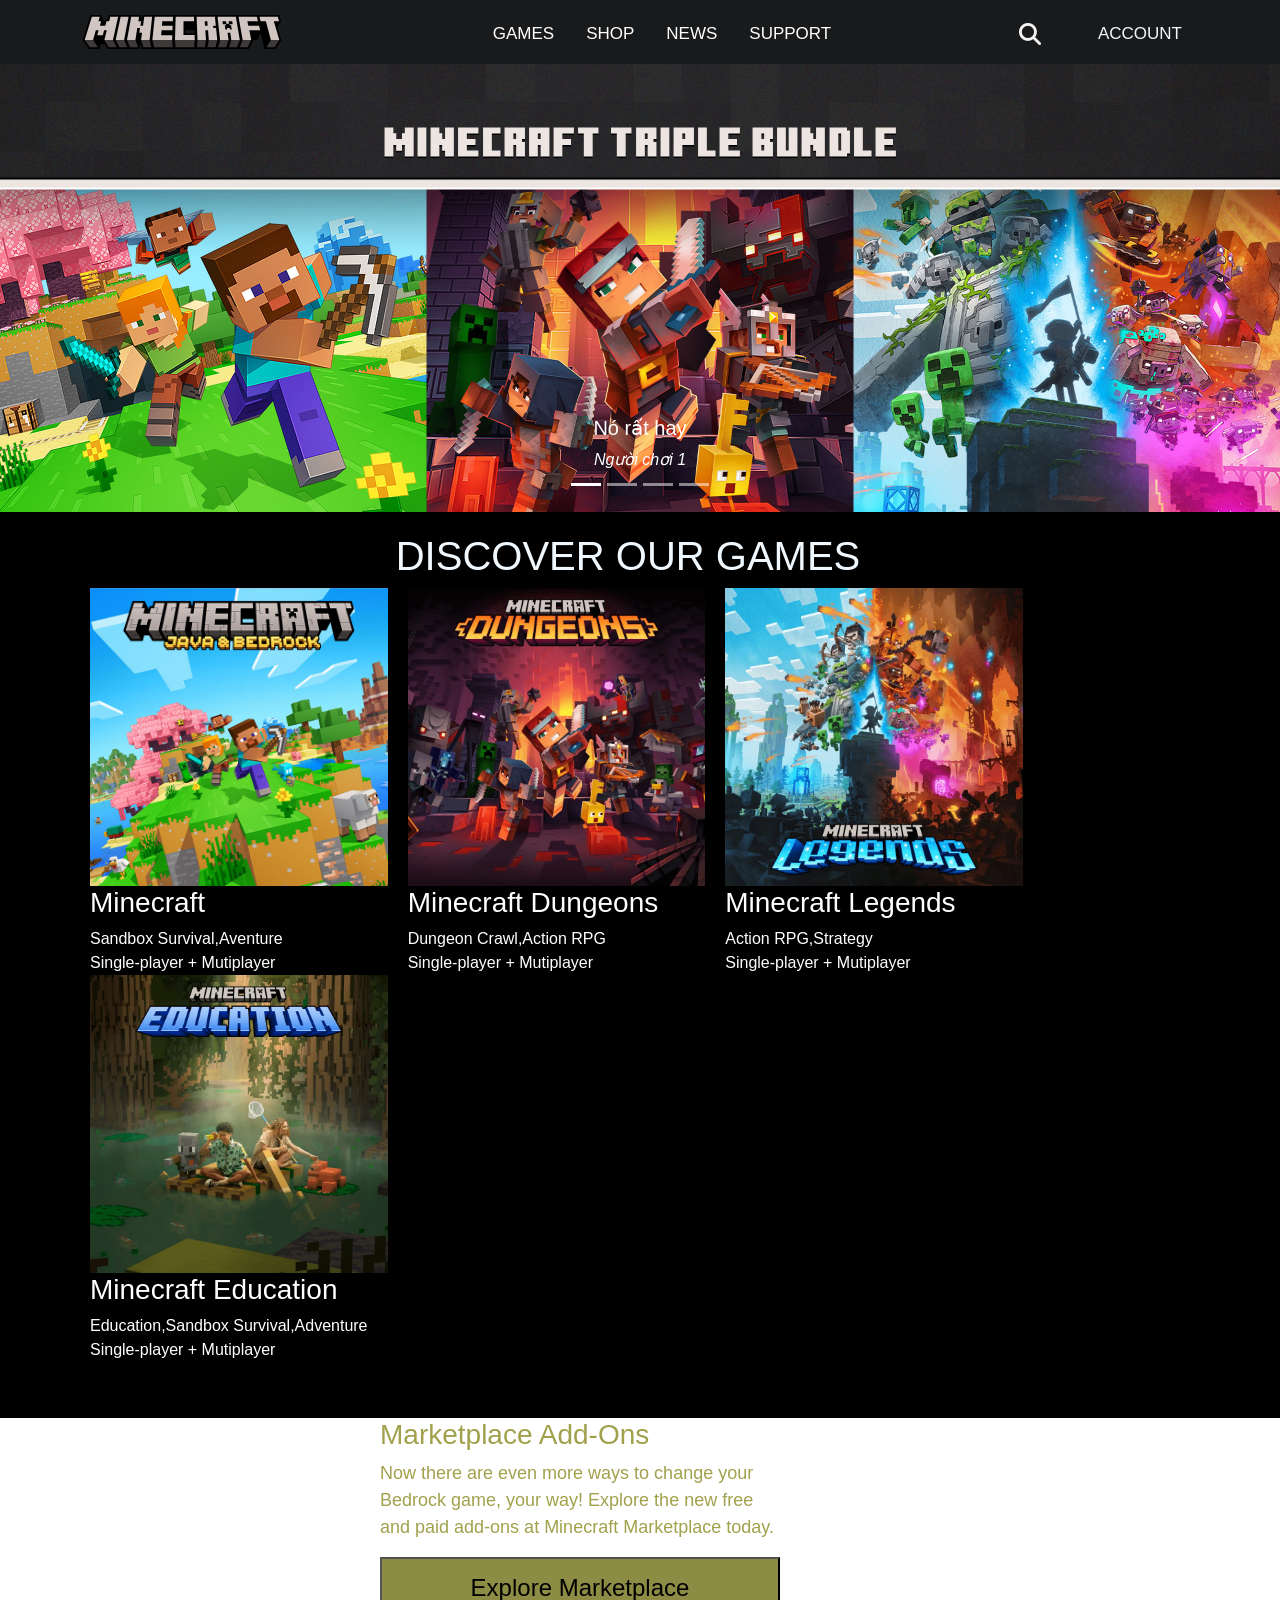
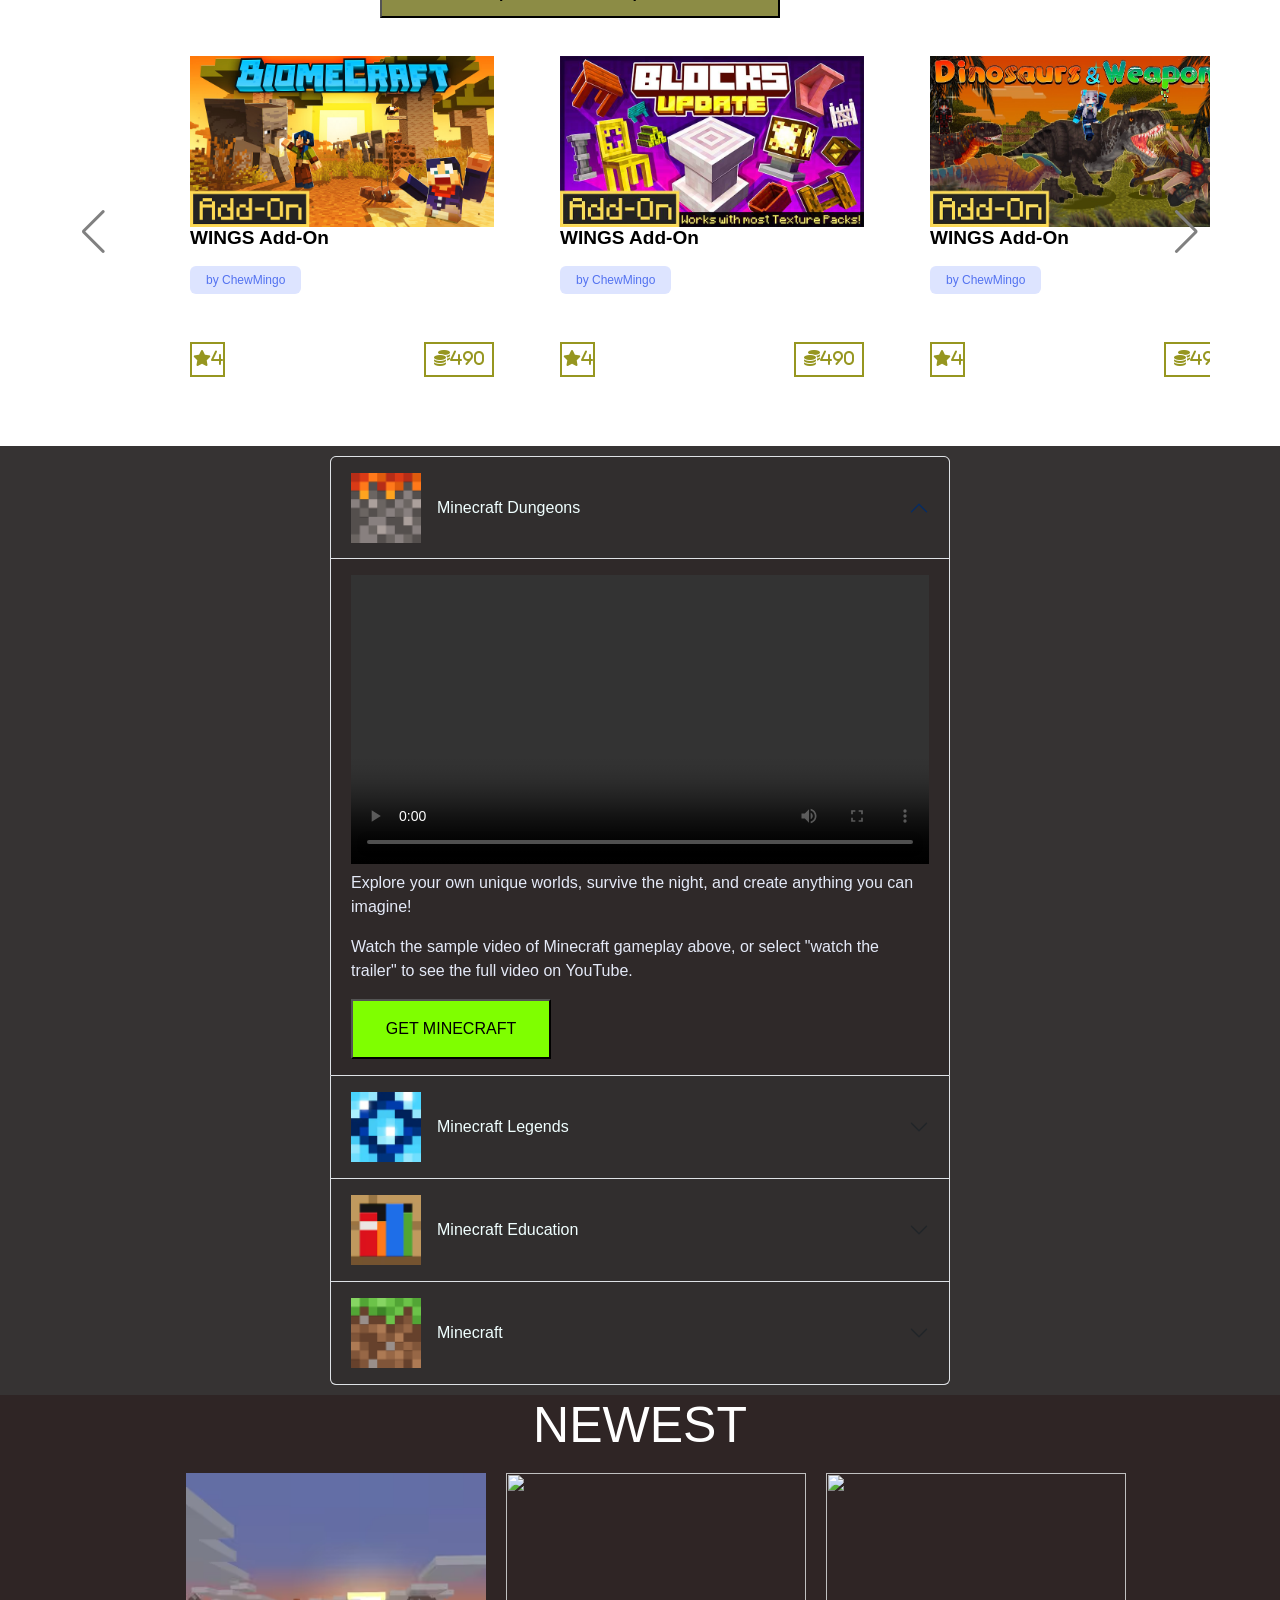
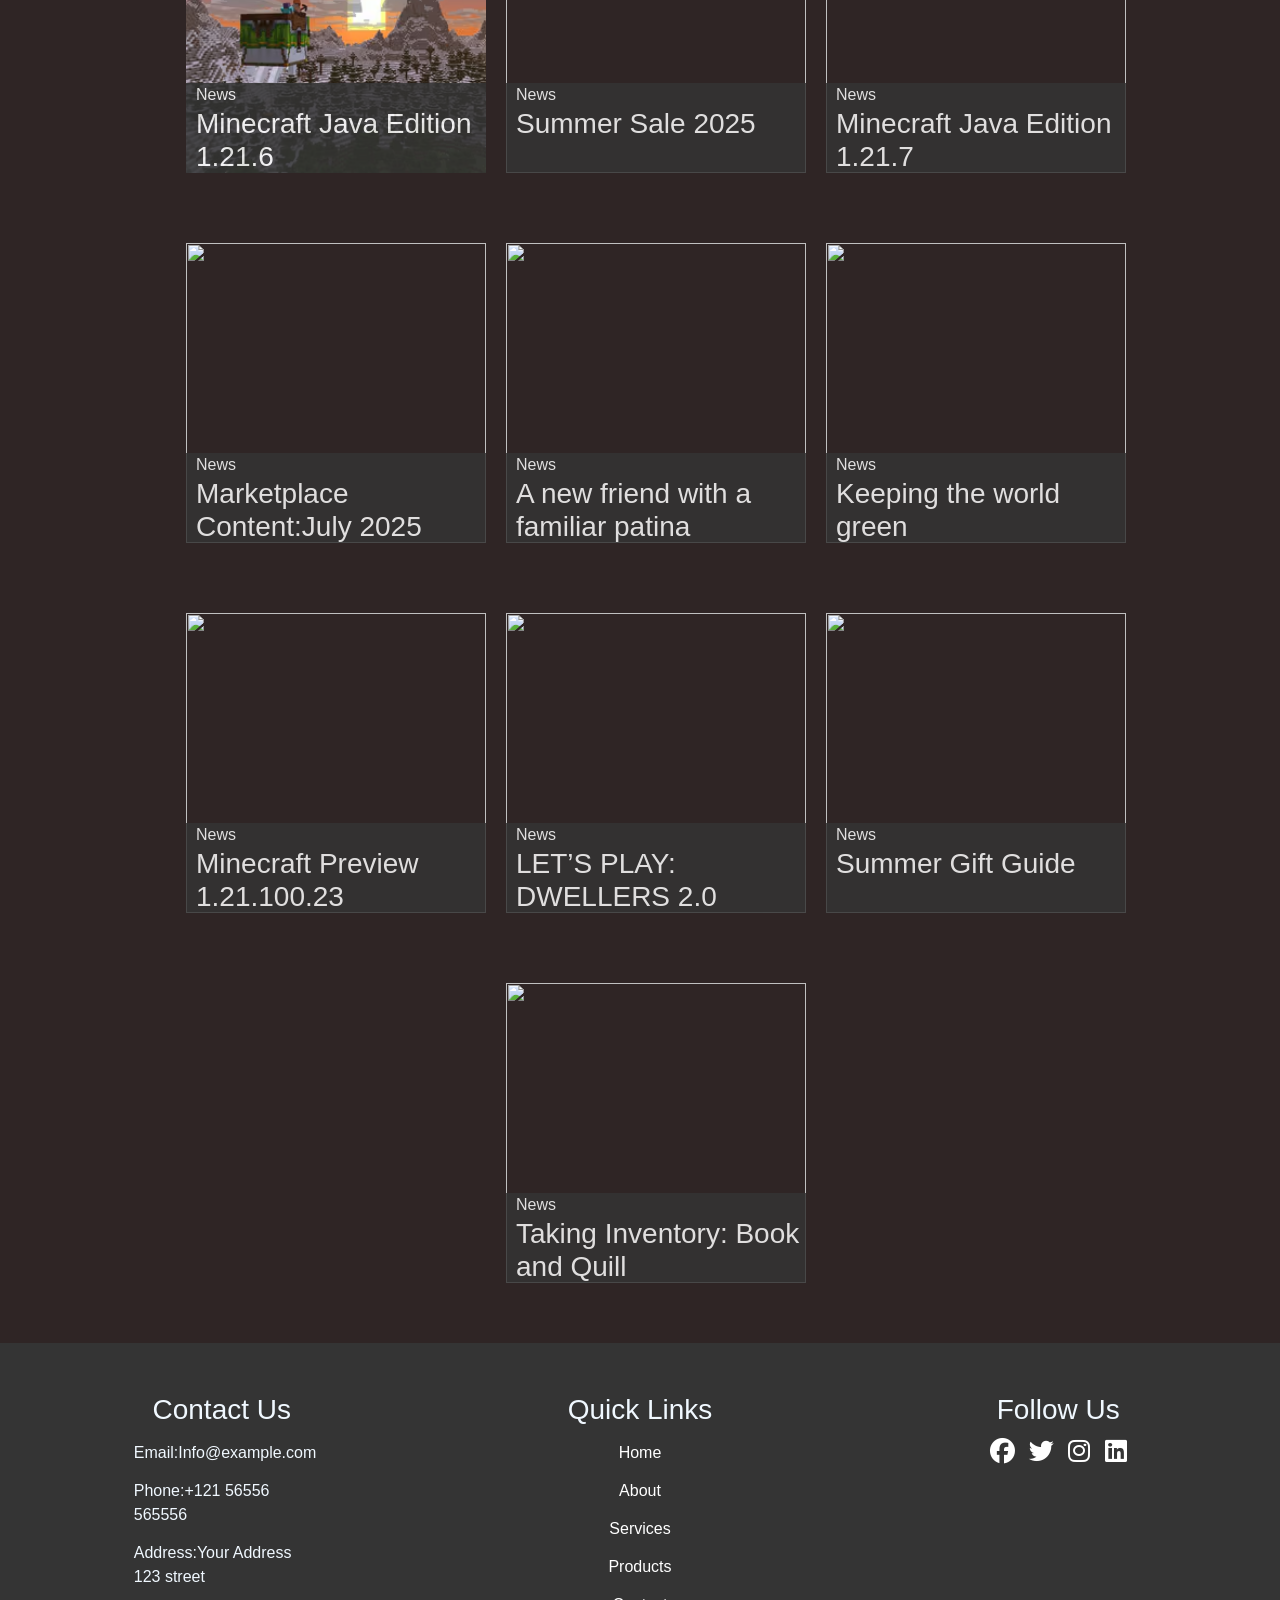
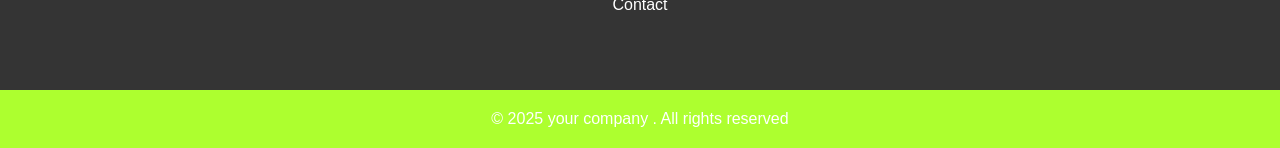
==== commit c28375b4: "init project" ====
--- a/index.html
+++ b/index.html
@@ -152,7 +152,7 @@
                 <h1 style="color: aliceblue;">DISCOVER OUR GAMES</h1>
                 <ul style="list-style: none;" class="list-game">
                     <li>
-                        <a href="./html/minecraftvanilla.html">
+                        <a href="./minecraftvanilla.html">
                             <button class="menu-list">
                                 <img src="./img/Homepage_Discover-our-games_MC-Vanilla-KeyArt_864x864.jpg" alt=""
                                     class="steve" />
@@ -163,7 +163,7 @@
                         </a>
                     </li>
                     <li>
-                        <a href="./html/minecraftdungoen.html">
+                        <a href="./minecraftdungoen.html">
                             <button class="menu-list">
                                 <img src="./img/Homepage_Discover-our-games_MC-Dungeons-KeyArt_864x864.webp" alt=""
                                     class="steve" />
@@ -177,7 +177,7 @@
 
                     </li>
                     <li>
-                        <a href="./html/legend.html">
+                        <a href="./legend.html">
                             <button class="menu-list">
                                 <img src="./img/Homepage_Discover-our-games_MC-Legends-KeyArt_864x864.webp" alt=""
                                     class="steve" />
@@ -528,9 +528,9 @@
                     <button style="background-color:rgb(49, 46, 46);" class="accordion-button collapsed" type="button"
                         data-bs-toggle="collapse" data-bs-target="#collapseThree" aria-expanded="false"
                         aria-controls="collapseThree">
-                        <img src="/homework/project/img/Homepage_Gameplay-Trailer_MC-Education-logo_300x300.avif alt="">
+                        <img src="./img/Homepage_Gameplay-Trailer_MC-Education-logo_300x300 (1).png" alt="">
                         <p style=" color: azure;">
-                        Minecraft Education
+                            Minecraft Education
                         </p>
                     </button>
                 </h2>
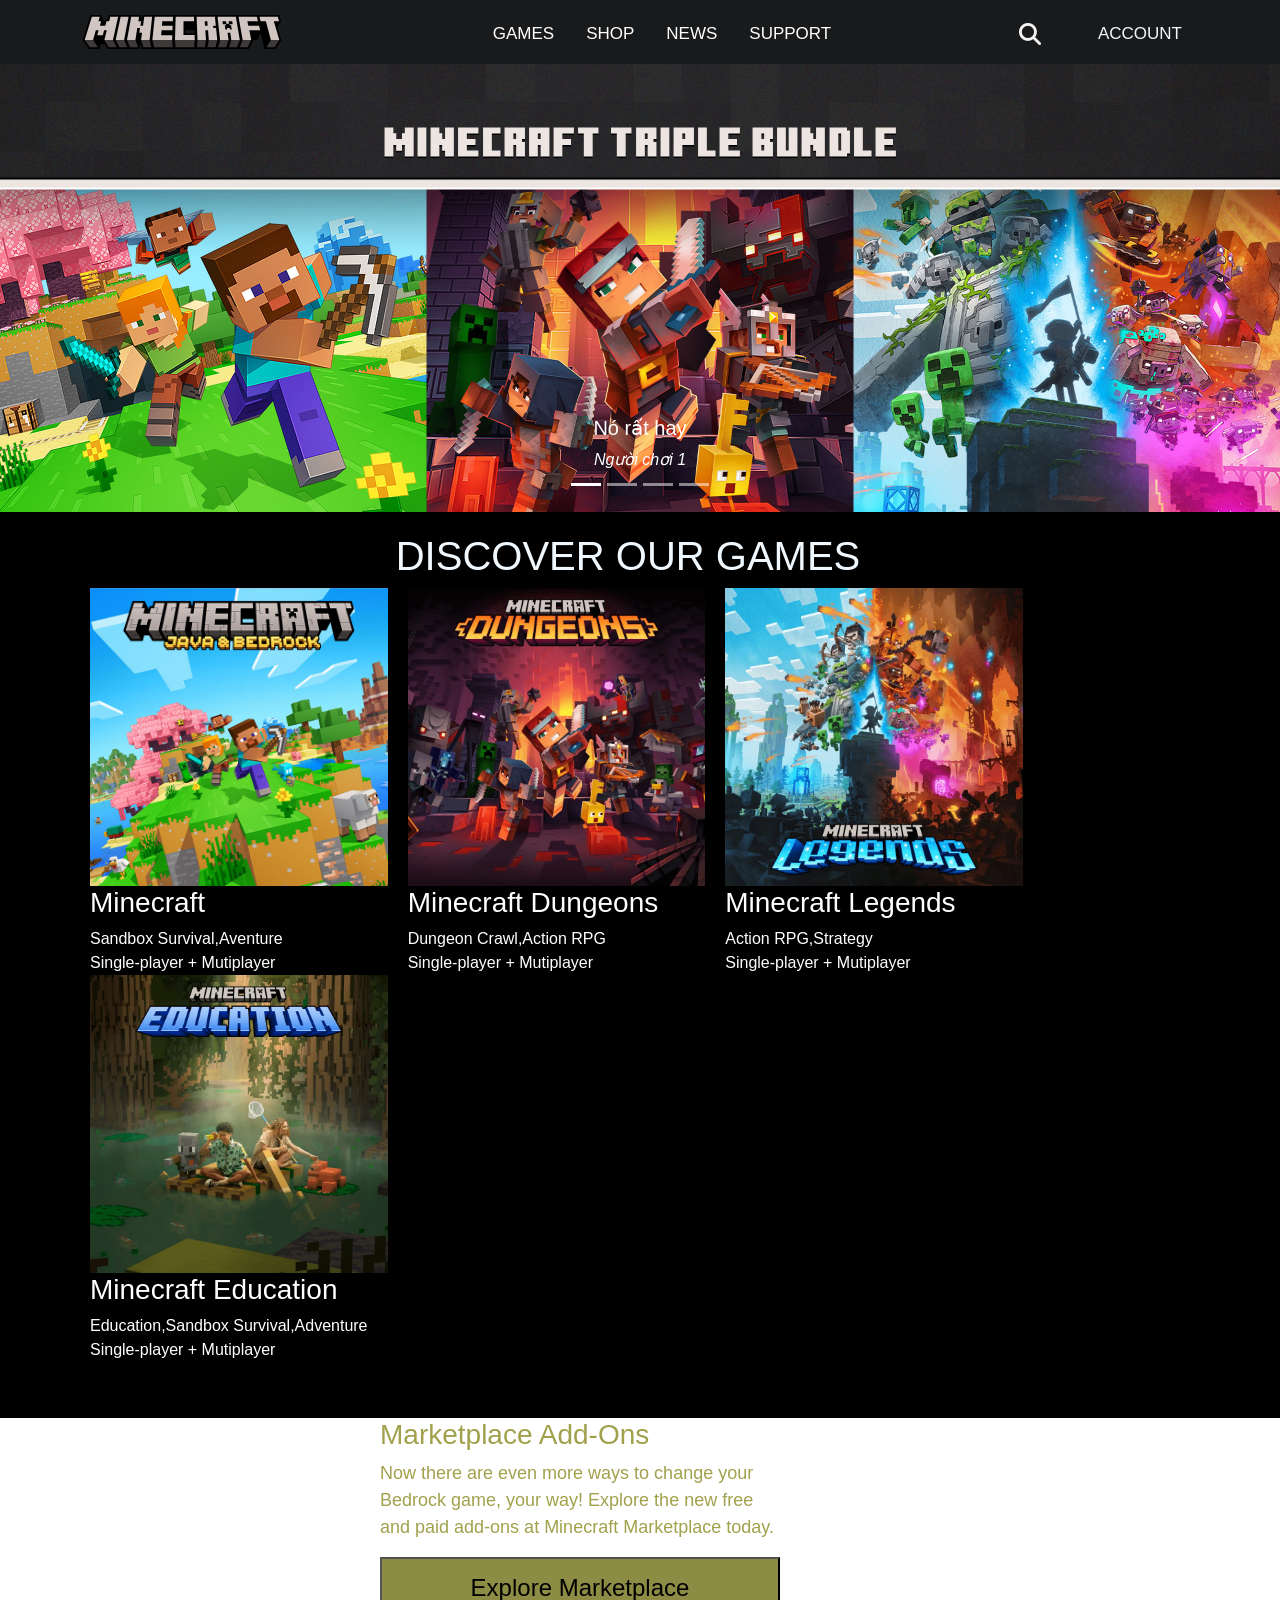
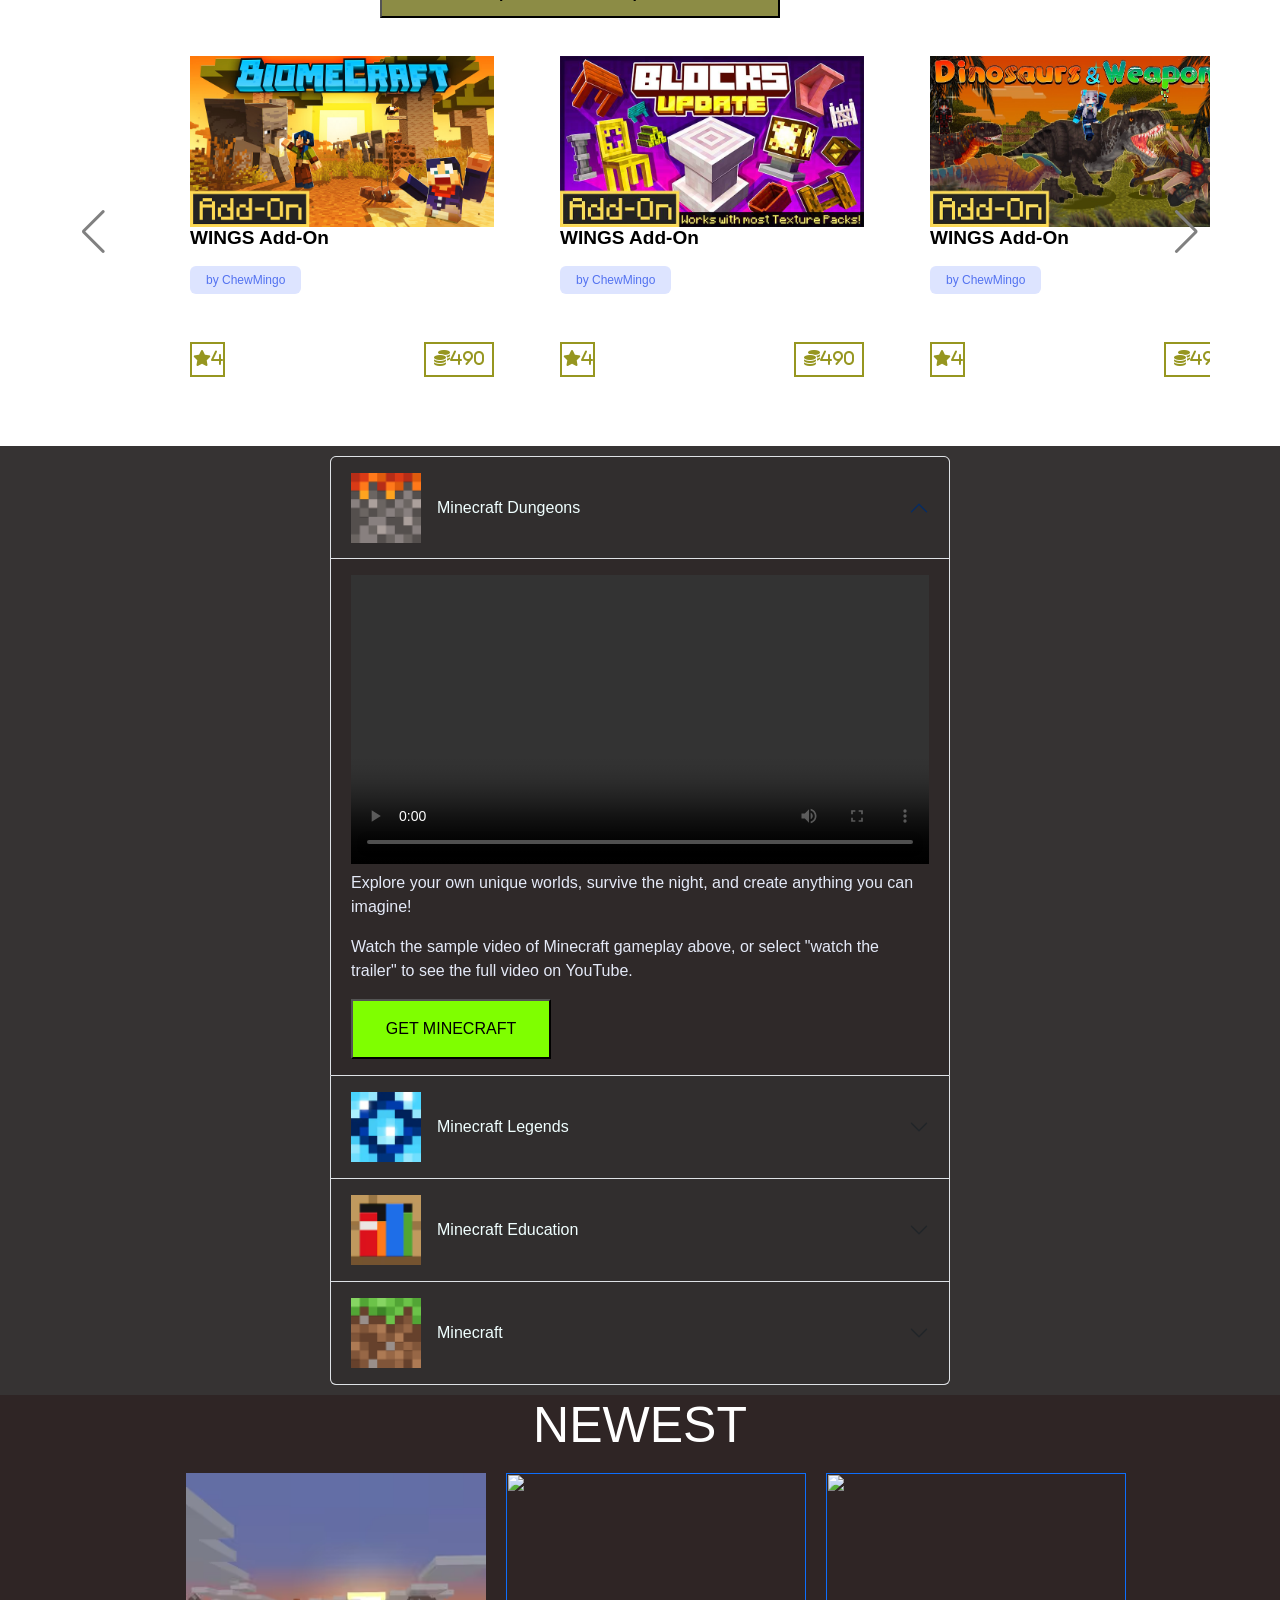
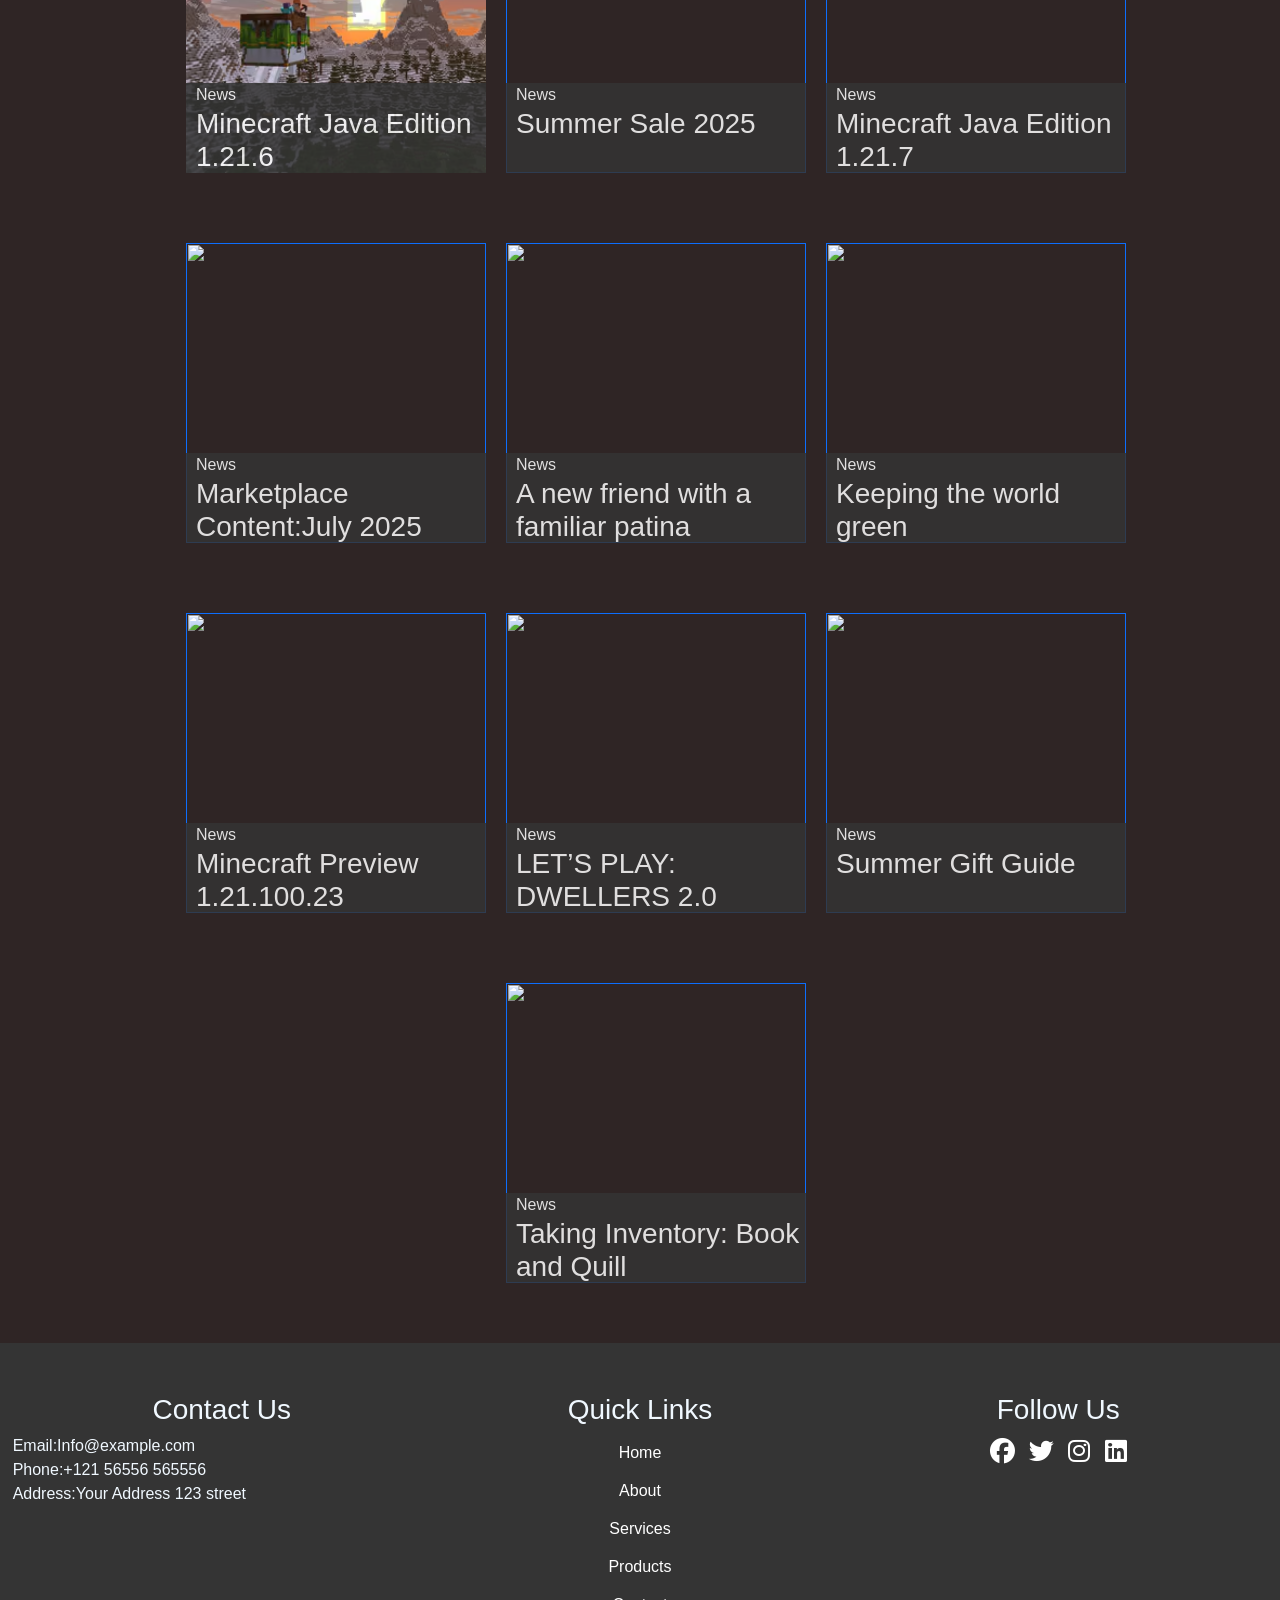
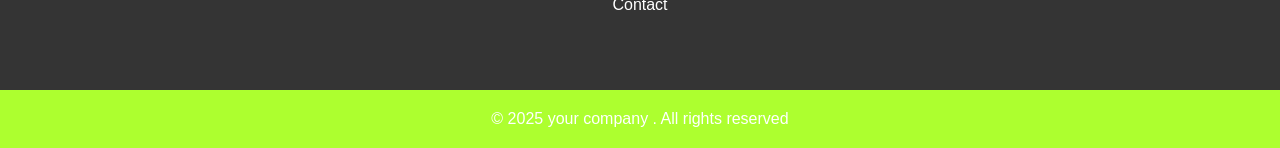
==== commit 4a3f7bd5: "init project" ====
--- a/index.html
+++ b/index.html
@@ -594,7 +594,7 @@
         <div class="row-pc">
             <ul class="pic-list">
                 <li class="pic-game">
-                    <a class="links-menu" href="#">
+                    <a class="links-menu" href=".">
                         <img src="./img/New folder/1.21.6_277x277.avif" alt="">
                         <div class="menu-pic">
                             <div class="pic-news">News</div>
@@ -606,7 +606,7 @@
 
                 </li>
                 <li class="pic-game">
-                    <a class="links-menu" href="#">
+                    <a class="links-menu" href="">
                         <img src="https://www.minecraft.net/content/dam/minecraftnet/games/minecraft/marketplace/Minecraft_SummerSale_Net_277x277.jpeg"
                             alt="">
                         <div class="menu-pic">
@@ -619,7 +619,7 @@
 
                 </li>
                 <li class="pic-game">
-                    <a class="links-menu" href="#">
+                    <a class="links-menu" href="">
                         <img src="https://www.minecraft.net/content/dam/minecraftnet/games/minecraft/screenshots/Dennis_painting_277x277.jpg"
                             alt="">
                         <div class="menu-pic">
@@ -633,7 +633,7 @@
                 </li>
 
                 <li class="pic-game">
-                    <a class="links-menu" href="#">
+                    <a class="links-menu" href="">
                         <img src="https://www.minecraft.net/content/dam/minecraftnet/games/minecraft/marketplace/Marketplace_DotNet_277x277_MPPJULY.jpg"
                             alt="">
                         <div class="menu-pic">
@@ -648,7 +648,7 @@
                 </li>
 
                 <li class="pic-game">
-                    <a class="links-menu" href="#">
+                    <a class="links-menu" href="">
                         <img src="https://www.minecraft.net/content/dam/minecraftnet/games/minecraft/screenshots/MCV_FA25_July1_01_EditorialExclusive_A_277x277.png"
                             alt="">
                         <div class="menu-pic">
@@ -661,7 +661,7 @@
 
                 </li>
                 <li class="pic-game">
-                    <a class="links-menu" href="#">
+                    <a class="links-menu" href="">
                         <img src="https://www.minecraft.net/content/dam/minecraftnet/games/minecraft/key-art/BaBWGreen277.jpg"
                             alt="">
                         <div class="menu-pic">
@@ -674,7 +674,7 @@
 
                 </li>
                 <li class="pic-game">
-                    <a class="links-menu" href="#">
+                    <a class="links-menu" href="">
                         <img src="https://www.minecraft.net/content/dam/minecraftnet/games/minecraft/screenshots/preview_r21u10_4_277x277.jpg"
                             alt="">
                         <div class=" menu-pic">
@@ -687,7 +687,7 @@
 
                 </li>
                 <li class="pic-game">
-                    <a class="links-menu" href="#">
+                    <a class="links-menu" href="">
                         <img src="https://www.minecraft.net/content/dam/minecraftnet/games/minecraft/marketplace/Dwellers2_Tile277x277.jpg"
                             alt="">
                         <div class=" menu-pic">
@@ -700,7 +700,7 @@
 
                 </li>
                 <li class="pic-game">
-                    <a class="links-menu" href="#">
+                    <a class="links-menu" href="">
                         <img src="https://www.minecraft.net/content/dam/minecraftnet/games/minecraft/merch/SummerGiftGuide2025_Tile_277x277.jpg"
                             alt="">
                         <div class=" menu-pic">
@@ -713,7 +713,7 @@
 
                 </li>
                 <li class="pic-game">
-                    <a class="links-menu" href="#">
+                    <a class="links-menu" href="">
                         <img src="https://www.minecraft.net/content/dam/minecraftnet/games/minecraft/screenshots/bookandquill-1x1.jpg"
                             alt="">
                         <div class=" menu-pic">
@@ -737,9 +737,12 @@
         <div class="container-fluid">
             <div class="footer-content">
                 <h3 style="color: aliceblue;">Contact Us</h3>
-                <p style="color: aliceblue;">Email:Info@example.com</p>
-                <p style="color: aliceblue;">Phone:+121 56556 565556</p>
-                <p style="color: aliceblue;">Address:Your Address 123 street</p>
+                <ul class="contact">
+                    <li style="color: aliceblue; ">Email:Info@example.com</li>
+                    <li style="color: aliceblue; ">Phone:+121 56556 565556</li>
+                    <li style="color: aliceblue; ">Address:Your Address 123 street</li>
+                </ul>
+
             </div>
             <div class="footer-content">
                 <h3 style="color: aliceblue;">Quick Links</h3>
--- a/css/style.css
+++ b/css/style.css
@@ -158,11 +158,22 @@
          
         top: 500px;
     }
+ .contact li{
+    text-align:start;
+        
+ }
+    .contact{
+        padding: 0px;
+        width: auto;
+        justify-self: center;
+        
+    }
     .container-fluid{
         width: 1140px;
         margin: auto;
         display: flex;
         justify-content: center;
+        position: relative;
     }
     .footer-content{
         width: 33.3%;
@@ -203,6 +214,11 @@
         background: greenyellow;
         transition-duration: .5s;
     }
+    li{
+        list-style: none;
+    }
+
+   
     .list li:hover::before{
         width: 70px;
     }
@@ -1061,6 +1077,8 @@
     color:#e4e9f7;
 
    }
+
+   
    .container-menugame{
    
     height: 100%;
@@ -1112,6 +1130,24 @@
    .store-menu{
         margin-left: 0px;
         width: 300px;
+    }
+
+    
+.contact li{
+        
+        text-align: center;
+        
+        justify-self: center;
+        
+    }
+    .contact{
+        padding: 0px;
+        width: auto;
+        
+    }
+    .container-fluid{
+        display: inline-block;
+        justify-items: center;
     }
   
  .store-menu p{
@@ -1151,3 +1187,8 @@
     color: #ffffff;
     font-size: 50px;
 }
+@media (max-width: 1020px){
+    .card-link{
+    width: 300px;
+   }
+}
